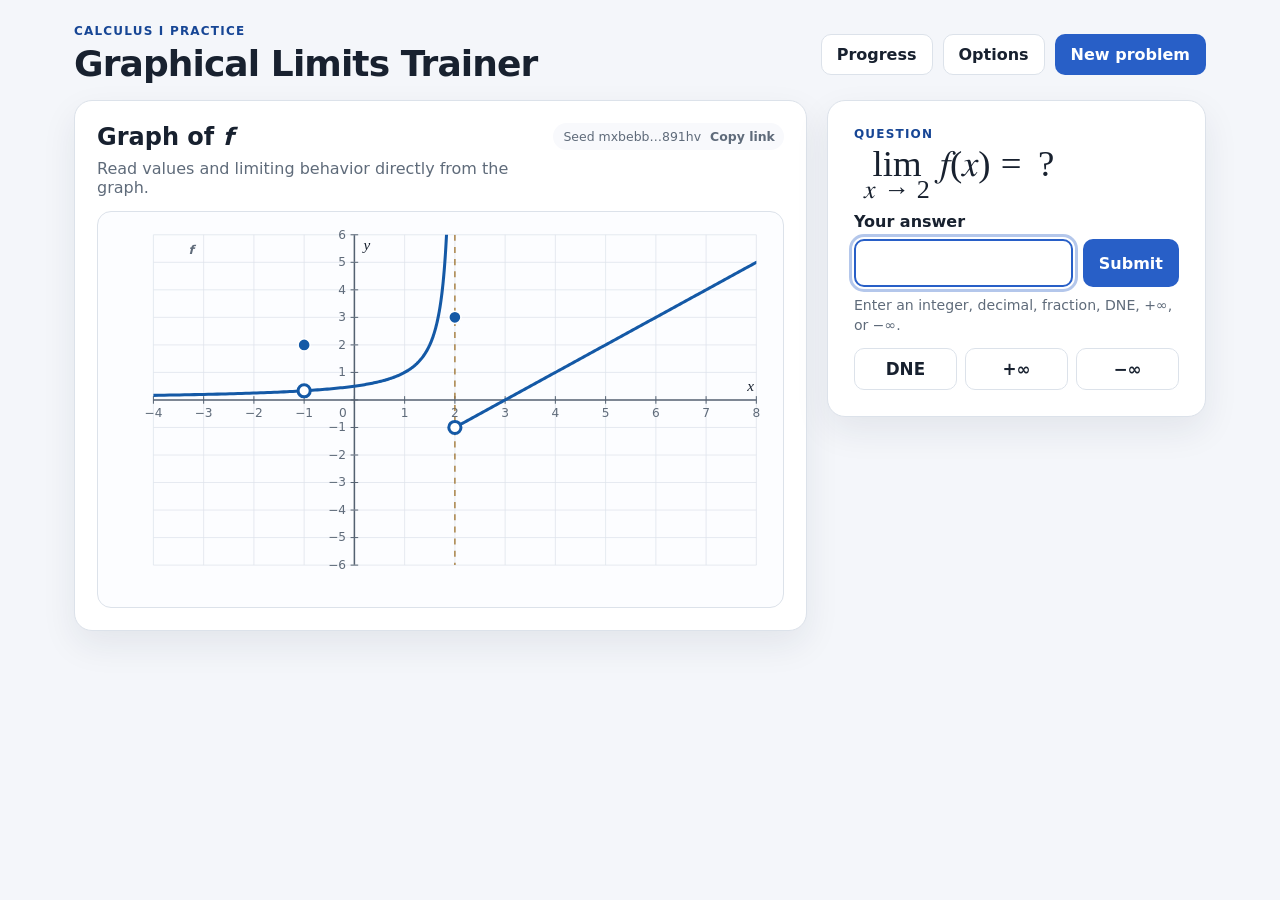
==== index.html @ 9575a84b "Initial graphical limits trainer prototype" ====
<!doctype html>
<html lang="en">
<head>
  <meta charset="utf-8">
  <meta name="viewport" content="width=device-width, initial-scale=1, viewport-fit=cover">
  <meta name="theme-color" content="#f7f8fb">
  <title>Graphical Limits Trainer</title>
  <link rel="stylesheet" href="styles.css">
</head>
<body>
  <header class="app-header">
    <div>
      <p class="eyebrow">Calculus I practice</p>
      <h1>Graphical Limits Trainer</h1>
    </div>
    <nav class="header-actions" aria-label="App controls">
      <button id="progressButton" class="secondary-button" type="button">Progress</button>
      <button id="optionsButton" class="secondary-button" type="button">Options</button>
      <button id="newProblemButton" class="primary-button" type="button">New problem</button>
    </nav>
  </header>

  <main class="app-shell">
    <section class="graph-card" aria-labelledby="graphHeading">
      <div class="card-heading-row">
        <div>
          <h2 id="graphHeading">Graph of <span class="math-inline"><i>f</i></span></h2>
          <p id="graphInstruction">Read values and limiting behavior directly from the graph.</p>
        </div>
        <div class="seed-control" aria-label="Problem seed">
          <span id="seedLabel">Seed</span>
          <button id="copySeedButton" class="text-button" type="button" title="Copy a link to this problem"></button>
        </div>
      </div>

      <div id="graphFrame" class="graph-frame">
        <svg id="graphSvg" viewBox="0 0 900 520" role="img" aria-labelledby="graphTitle graphDescription">
          <title id="graphTitle">Graph of a piecewise function</title>
          <desc id="graphDescription">A coordinate graph used for a graphical limit question.</desc>
        </svg>
      </div>

      <div id="animationControls" class="animation-controls" hidden>
        <button id="showMeButton" class="primary-button" type="button">Show me</button>
        <button id="animationToggleButton" class="secondary-button" type="button" hidden>Pause animation</button>
        <button id="replayAnimationButton" class="secondary-button" type="button" hidden>Replay</button>
      </div>
    </section>

    <section class="question-card" aria-labelledby="questionHeading">
      <p class="question-label">Question</p>
      <h2 id="questionHeading" class="question-math"></h2>
      <p id="questionPrompt" class="question-prompt" hidden></p>

      <form id="answerForm" novalidate>
        <div id="limitAnswerArea">
          <label for="answerInput">Your answer</label>
          <div class="answer-row">
            <input id="answerInput" name="answer" type="text" inputmode="decimal" autocomplete="off" autocapitalize="off" spellcheck="false" aria-describedby="answerHelp feedbackMessage">
            <button class="primary-button submit-button" type="submit">Submit</button>
          </div>
          <p id="answerHelp" class="help-text">Enter an integer, decimal, fraction, DNE, +∞, or −∞.</p>

          <div class="special-answer-buttons" aria-label="Special answers">
            <button type="button" data-answer="DNE">DNE</button>
            <button type="button" data-answer="+∞">+∞</button>
            <button type="button" data-answer="−∞">−∞</button>
          </div>

          <div id="mobileKeypad" class="mobile-keypad" aria-label="Simplified answer keyboard">
            <button type="button" data-key="7">7</button>
            <button type="button" data-key="8">8</button>
            <button type="button" data-key="9">9</button>
            <button type="button" data-key="backspace" aria-label="Backspace">⌫</button>
            <button type="button" data-key="4">4</button>
            <button type="button" data-key="5">5</button>
            <button type="button" data-key="6">6</button>
            <button type="button" data-key="/">/</button>
            <button type="button" data-key="1">1</button>
            <button type="button" data-key="2">2</button>
            <button type="button" data-key="3">3</button>
            <button type="button" data-key="-">−</button>
            <button type="button" data-key="0">0</button>
            <button type="button" data-key=".">.</button>
            <button type="button" data-key="clear">Clear</button>
            <button type="submit" class="keypad-submit">Submit</button>
          </div>
        </div>

        <div id="choiceAnswerArea" class="choice-answer-area" hidden></div>
      </form>

      <div id="feedbackPanel" class="feedback-panel" aria-live="polite" hidden>
        <div class="feedback-icon" aria-hidden="true"></div>
        <div>
          <h3 id="feedbackHeading"></h3>
          <p id="feedbackMessage"></p>
          <div class="feedback-actions">
            <button id="nextProblemButton" class="primary-button" type="button" hidden>Next problem</button>
          </div>
        </div>
      </div>
    </section>

    <details id="debugPanel" class="debug-panel" hidden>
      <summary>Problem diagnostics</summary>
      <pre id="debugOutput"></pre>
    </details>
  </main>

  <dialog id="optionsDialog" class="app-dialog">
    <form id="optionsForm" method="dialog">
      <div class="dialog-heading-row">
        <div>
          <p class="eyebrow">Practice settings</p>
          <h2>Options</h2>
        </div>
        <button class="icon-button" value="cancel" aria-label="Close options" type="submit">×</button>
      </div>

      <fieldset>
        <legend>Difficulty</legend>
        <div class="range-row">
          <span>Introductory</span>
          <input id="difficultyInput" name="difficulty" type="range" min="1" max="3" step="1">
          <span>Challenge</span>
        </div>
        <p id="difficultyDescription" class="help-text"></p>
      </fieldset>

      <fieldset>
        <legend>Problem seed</legend>
        <label for="seedInput">Seed</label>
        <input id="seedInput" name="seed" class="dialog-text-input" type="text" autocomplete="off" spellcheck="false">
        <p class="help-text">Edit this to reproduce or share a particular problem. Leave it blank for a new random seed.</p>
      </fieldset>

      <fieldset>
        <legend>Question types</legend>
        <div class="checkbox-grid">
          <label><input type="checkbox" name="questionType" value="functionValue"> Function values</label>
          <label><input type="checkbox" name="questionType" value="oneSided"> One-sided limits</label>
          <label><input type="checkbox" name="questionType" value="twoSided"> Two-sided limits</label>
          <label><input type="checkbox" name="questionType" value="continuity"> Continuity</label>
          <label><input type="checkbox" name="questionType" value="classification"> Discontinuity type</label>
        </div>
      </fieldset>

      <fieldset>
        <legend>Graph behavior</legend>
        <div class="checkbox-grid">
          <label><input type="checkbox" name="feature" value="continuous"> Ordinary continuous points</label>
          <label><input type="checkbox" name="feature" value="removable"> Removable discontinuities</label>
          <label><input type="checkbox" name="feature" value="jump"> Jump discontinuities</label>
          <label><input type="checkbox" name="feature" value="infinite"> Infinite discontinuities</label>
          <label><input type="checkbox" name="feature" value="oscillatory"> Oscillatory discontinuities</label>
        </div>
      </fieldset>

      <fieldset>
        <legend>Experience</legend>
        <div class="checkbox-grid">
          <label><input id="hapticsInput" type="checkbox"> Mobile vibration feedback</label>
          <label><input id="reducedMotionInput" type="checkbox"> Reduce animation</label>
        </div>
      </fieldset>

      <div id="optionsError" class="form-error" role="alert"></div>
      <div class="dialog-actions">
        <button id="resetOptionsButton" class="secondary-button" type="button">Reset defaults</button>
        <button id="saveOptionsButton" class="primary-button" type="button">Save and start</button>
      </div>
    </form>
  </dialog>

  <dialog id="progressDialog" class="app-dialog progress-dialog">
    <div class="dialog-heading-row">
      <div>
        <p class="eyebrow">Stored on this device</p>
        <h2>Your progress</h2>
      </div>
      <button id="closeProgressButton" class="icon-button" aria-label="Close progress" type="button">×</button>
    </div>
    <div id="progressSummary" class="progress-summary"></div>
    <div id="progressSkills" class="progress-skills"></div>
    <div class="dialog-actions">
      <button id="exportProgressButton" class="secondary-button" type="button">Export data</button>
      <button id="resetProgressButton" class="danger-button" type="button">Reset progress</button>
    </div>
  </dialog>

  <script type="module" src="app.mjs"></script>
</body>
</html>
---- styles.css ----
:root {
  color-scheme: light;
  --background: #f4f6fa;
  --surface: #ffffff;
  --surface-muted: #f8f9fc;
  --ink: #18212f;
  --muted: #5f6b7a;
  --border: #dce2ea;
  --grid: #dfe4eb;
  --axis: #546170;
  --curve: #1459a6;
  --curve-alt: #8a3e91;
  --accent: #285fc7;
  --accent-dark: #174695;
  --success: #16734a;
  --success-bg: #ecf8f2;
  --error: #a13c32;
  --error-bg: #fff1ef;
  --warning: #8a5a00;
  --focus: #f2b134;
  --shadow: 0 14px 35px rgba(28, 40, 61, 0.08);
  font-family: Inter, ui-sans-serif, system-ui, -apple-system, BlinkMacSystemFont, "Segoe UI", sans-serif;
}

* { box-sizing: border-box; }
[hidden] { display: none !important; }

body {
  margin: 0;
  min-height: 100vh;
  background: var(--background);
  color: var(--ink);
}

button, input { font: inherit; }
button { touch-action: manipulation; }

button:focus-visible, input:focus-visible, summary:focus-visible {
  outline: 3px solid color-mix(in srgb, var(--accent) 35%, transparent);
  outline-offset: 2px;
}

.app-header {
  max-width: 1180px;
  margin: 0 auto;
  padding: 24px 24px 16px;
  display: flex;
  align-items: center;
  justify-content: space-between;
  gap: 20px;
}

h1, h2, h3, p { margin-top: 0; }
h1 { margin-bottom: 0; font-size: clamp(1.55rem, 3vw, 2.25rem); letter-spacing: -0.025em; }
h2 { margin-bottom: 8px; }

.eyebrow, .question-label {
  margin-bottom: 5px;
  color: var(--accent-dark);
  font-size: 0.75rem;
  font-weight: 800;
  letter-spacing: 0.1em;
  text-transform: uppercase;
}

.header-actions, .card-heading-row, .dialog-heading-row, .dialog-actions, .feedback-actions, .animation-controls {
  display: flex;
  align-items: center;
  gap: 10px;
}

.header-actions { flex-wrap: wrap; justify-content: flex-end; }

button {
  border: 1px solid transparent;
  border-radius: 10px;
  padding: 10px 15px;
  cursor: pointer;
  font-weight: 700;
}

.primary-button {
  background: var(--accent);
  color: white;
}
.primary-button:hover { background: var(--accent-dark); }

.secondary-button, .special-answer-buttons button, .choice-answer-area button, .mobile-keypad button {
  background: var(--surface);
  border-color: var(--border);
  color: var(--ink);
}
.secondary-button:hover, .special-answer-buttons button:hover, .choice-answer-area button:hover, .mobile-keypad button:hover {
  border-color: var(--accent);
  background: #f3f6ff;
}

.text-button {
  padding: 5px 8px;
  background: transparent;
  color: var(--muted);
  font-weight: 650;
}

.danger-button { background: #8f2e27; color: white; }
.icon-button { padding: 3px 10px; font-size: 1.8rem; line-height: 1; background: transparent; color: var(--muted); }

.app-shell {
  max-width: 1180px;
  margin: 0 auto;
  padding: 0 24px 40px;
  display: grid;
  grid-template-columns: minmax(0, 1.45fr) minmax(330px, 0.75fr);
  gap: 20px;
  align-items: start;
}

.graph-card, .question-card, .debug-panel {
  background: var(--surface);
  border: 1px solid var(--border);
  border-radius: 18px;
  box-shadow: var(--shadow);
}

.graph-card { padding: 22px; }
.question-card { padding: 26px; position: sticky; top: 16px; }
.card-heading-row, .dialog-heading-row { justify-content: space-between; align-items: flex-start; }
.card-heading-row p { margin-bottom: 0; color: var(--muted); }

.seed-control {
  display: flex;
  align-items: center;
  white-space: nowrap;
  font-size: 0.78rem;
  color: var(--muted);
  background: var(--surface-muted);
  border-radius: 999px;
  padding-left: 10px;
}

.graph-frame {
  position: relative;
  margin-top: 14px;
  width: 100%;
  overflow: hidden;
  background: #fcfdff;
  border: 1px solid var(--border);
  border-radius: 14px;
  aspect-ratio: 900 / 520;
}

.graph-frame svg { display: block; width: 100%; height: 100%; }
.animation-controls { margin-top: 12px; justify-content: center; }

.question-math {
  min-height: 58px;
  display: flex;
  align-items: center;
  margin-bottom: 8px;
  font-family: "STIX Two Math", "Cambria Math", serif;
  font-size: clamp(1.35rem, 3vw, 2rem);
  overflow-x: auto;
}
.question-math math { font-size: 1.15em; }
.question-prompt { color: var(--muted); margin-bottom: 22px; }
.question-prompt::before { content: "Hint: "; font-weight: 800; color: var(--accent-dark); }

label { font-weight: 700; }
.answer-row { display: grid; grid-template-columns: minmax(0, 1fr) auto; gap: 10px; margin-top: 8px; }

#answerInput {
  width: 100%;
  min-height: 48px;
  border: 2px solid var(--border);
  border-radius: 10px;
  padding: 9px 12px;
  font-size: 1.2rem;
}
#answerInput:focus { border-color: var(--accent); }
.submit-button { min-width: 92px; }
.help-text { margin: 8px 0 12px; color: var(--muted); font-size: 0.88rem; line-height: 1.45; }

.special-answer-buttons { display: grid; grid-template-columns: repeat(3, 1fr); gap: 8px; }
.special-answer-buttons button { font-size: 1.05rem; }

.mobile-keypad {
  display: none;
  grid-template-columns: repeat(4, 1fr);
  gap: 7px;
  margin-top: 12px;
}
.mobile-keypad button { min-height: 45px; padding: 8px; }
.mobile-keypad .keypad-submit { background: var(--accent); color: white; border-color: var(--accent); }

.choice-answer-area { display: grid; grid-template-columns: repeat(2, minmax(0, 1fr)); gap: 10px; }
.choice-answer-area.classification-choices { grid-template-columns: 1fr; }
.choice-answer-area button { min-height: 48px; text-align: left; }

.feedback-panel {
  margin-top: 20px;
  border-radius: 13px;
  padding: 16px;
  display: grid;
  grid-template-columns: auto 1fr;
  gap: 13px;
  border: 1px solid;
}
.feedback-panel.correct { background: var(--success-bg); border-color: #acd8c5; }
.feedback-panel.incorrect { background: var(--error-bg); border-color: #efb9b3; }
.feedback-panel.explanation { background: #fff8e5; border-color: #e8cb84; }
.feedback-panel h3 { margin-bottom: 5px; font-size: 1rem; }
.feedback-panel p { margin-bottom: 10px; line-height: 1.5; }
.feedback-icon { width: 25px; height: 25px; border-radius: 50%; display: grid; place-items: center; font-weight: 900; }
.correct .feedback-icon::after { content: "✓"; color: white; }
.correct .feedback-icon { background: var(--success); }
.incorrect .feedback-icon::after { content: "!"; color: white; }
.incorrect .feedback-icon { background: var(--error); }
.explanation .feedback-icon::after { content: "→"; color: white; }
.explanation .feedback-icon { background: var(--warning); }
.feedback-actions { flex-wrap: wrap; }

.app-dialog {
  width: min(720px, calc(100vw - 28px));
  max-height: calc(100vh - 28px);
  overflow: auto;
  border: 1px solid var(--border);
  border-radius: 18px;
  padding: 24px;
  box-shadow: 0 24px 80px rgba(21, 31, 48, 0.24);
}
.app-dialog::backdrop { background: rgba(20, 29, 43, 0.45); backdrop-filter: blur(2px); }
.app-dialog fieldset { margin: 18px 0; border: 1px solid var(--border); border-radius: 13px; padding: 16px; }
.app-dialog legend { padding: 0 7px; font-weight: 800; }
.dialog-text-input {
  display: block;
  width: 100%;
  min-height: 44px;
  margin-top: 8px;
  border: 2px solid var(--border);
  border-radius: 10px;
  padding: 8px 11px;
}
.dialog-text-input:focus { border-color: var(--accent); }
.checkbox-grid { display: grid; grid-template-columns: repeat(2, minmax(0, 1fr)); gap: 11px 18px; }
.checkbox-grid label { display: flex; gap: 9px; align-items: flex-start; font-weight: 550; }
.checkbox-grid input { margin-top: 3px; }
.range-row { display: grid; grid-template-columns: auto minmax(130px, 1fr) auto; align-items: center; gap: 12px; font-size: 0.85rem; color: var(--muted); }
.range-row input { width: 100%; }
.dialog-actions { margin-top: 20px; justify-content: flex-end; flex-wrap: wrap; }
.form-error { color: var(--error); min-height: 1.3em; }

.progress-summary {
  display: grid;
  grid-template-columns: repeat(3, 1fr);
  gap: 10px;
  margin: 18px 0;
}
.summary-stat { background: var(--surface-muted); border: 1px solid var(--border); border-radius: 12px; padding: 14px; }
.summary-stat strong { display: block; font-size: 1.5rem; }
.summary-stat span { color: var(--muted); font-size: 0.82rem; }
.progress-skills { display: grid; gap: 9px; }
.skill-row { border-top: 1px solid var(--border); padding-top: 10px; display: grid; grid-template-columns: minmax(130px, 1fr) 1.8fr auto; gap: 12px; align-items: center; }
.skill-name { font-weight: 700; }
.skill-bar { height: 9px; background: #e5e9ef; border-radius: 999px; overflow: hidden; }
.skill-bar > span { display: block; height: 100%; background: var(--accent); }
.skill-stat { color: var(--muted); font-size: 0.85rem; white-space: nowrap; }

.debug-panel { grid-column: 1 / -1; padding: 12px 18px; }
.debug-panel pre { white-space: pre-wrap; overflow-wrap: anywhere; }

/* SVG styling */
.graph-grid { stroke: var(--grid); stroke-width: 1; }
.graph-axis { stroke: var(--axis); stroke-width: 2; }
.graph-tick { stroke: var(--axis); stroke-width: 1.3; }
.graph-label { fill: var(--muted); font-size: 16px; font-family: inherit; }
.graph-axis-label { fill: var(--ink); font-size: 20px; font-style: italic; font-family: Georgia, serif; }
.graph-curve { fill: none; stroke: var(--curve); stroke-width: 4; stroke-linecap: round; stroke-linejoin: round; }
.graph-open-point { fill: white; stroke: var(--curve); stroke-width: 4; }
.graph-closed-point { fill: var(--curve); stroke: white; stroke-width: 2; }
.graph-asymptote { stroke: #9b6b20; stroke-width: 2; stroke-dasharray: 8 8; opacity: 0.8; }
.animation-focus { stroke: var(--focus); stroke-width: 6; opacity: 0.32; }
.animation-guide-left { stroke: #7c3a91; stroke-width: 3; stroke-dasharray: 8 6; }
.animation-guide-right { stroke: #0c7289; stroke-width: 3; stroke-dasharray: 2 6; }
.animation-point-left { fill: #7c3a91; stroke: white; stroke-width: 2; }
.animation-point-right { fill: #0c7289; stroke: white; stroke-width: 2; }
.animation-target { fill: none; stroke: var(--focus); stroke-width: 7; }
.animation-label { fill: var(--ink); font-size: 22px; font-weight: 800; paint-order: stroke; stroke: white; stroke-width: 5px; }
.animation-banner { fill: white; stroke: var(--border); stroke-width: 2; }
.animation-phase-banner { fill: rgba(255, 255, 255, 0.94); stroke: var(--border); stroke-width: 1.5; }
.animation-phase-label { fill: var(--muted); font-size: 18px; font-weight: 800; paint-order: stroke; stroke: white; stroke-width: 4px; }

@media (max-width: 850px) {
  .app-header { align-items: flex-start; }
  .app-shell { grid-template-columns: 1fr; }
  .question-card { position: static; }
  .graph-card { padding: 14px; }
  .question-card { padding: 20px; }
}

@media (max-width: 620px) {
  .app-header { padding: 16px 14px 12px; display: block; }
  .header-actions { margin-top: 13px; display: grid; grid-template-columns: repeat(3, 1fr); }
  .header-actions button { padding: 9px 7px; }
  .app-shell { padding: 0 10px 24px; gap: 12px; }
  .card-heading-row { display: block; }
  .seed-control { width: fit-content; margin-top: 10px; }
  .graph-frame { margin-top: 10px; aspect-ratio: 1.25; }
  .mobile-keypad { display: grid; }
  .answer-row { grid-template-columns: 1fr; }
  .answer-row .submit-button { display: none; }
  #answerInput { font-size: 16px; }
  .checkbox-grid { grid-template-columns: 1fr; }
  .range-row { grid-template-columns: 1fr; }
  .progress-summary { grid-template-columns: 1fr; }
  .skill-row { grid-template-columns: 1fr auto; }
  .skill-bar { grid-column: 1 / -1; grid-row: 2; }
}

@media (prefers-reduced-motion: reduce) {
  *, *::before, *::after { scroll-behavior: auto !important; transition-duration: 0.001ms !important; animation-duration: 0.001ms !important; }
}
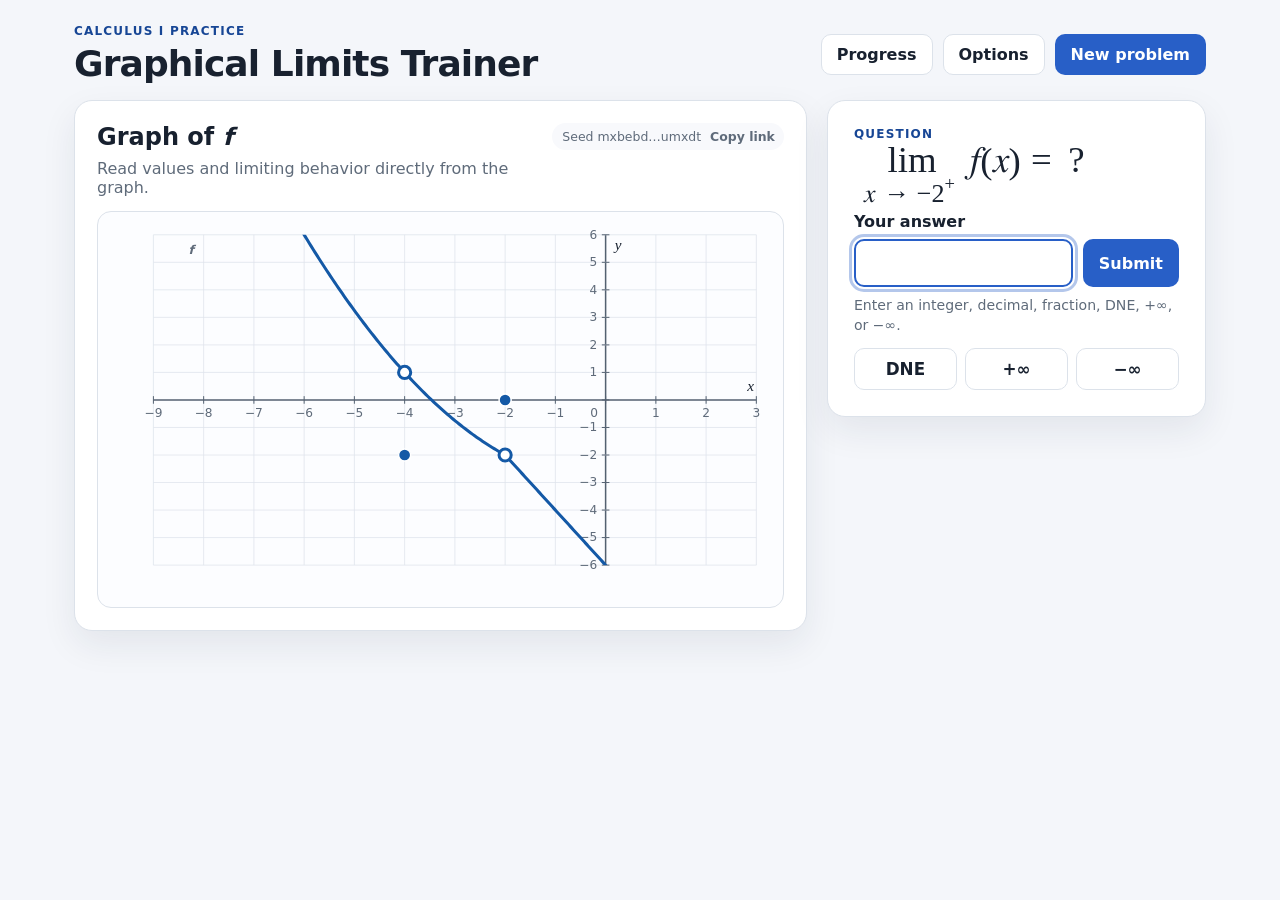
==== commit a86f8967: "Fix limit explanations, wrong-answer feedback, and graph framing A critical read of the generator an" ====
--- a/index.html
+++ b/index.html
@@ -132,7 +132,7 @@
         <legend>Problem seed</legend>
         <label for="seedInput">Seed</label>
         <input id="seedInput" name="seed" class="dialog-text-input" type="text" autocomplete="off" spellcheck="false">
-        <p class="help-text">Edit this to reproduce or share a particular problem. Leave it blank for a new random seed.</p>
+        <p class="help-text">Type a seed to reproduce a particular problem; the current one is shown as a placeholder. Leave it blank to start a new random problem.</p>
       </fieldset>
 
       <fieldset>
--- a/styles.css
+++ b/styles.css
@@ -251,7 +251,7 @@
 
 .progress-summary {
   display: grid;
-  grid-template-columns: repeat(3, 1fr);
+  grid-template-columns: repeat(auto-fit, minmax(140px, 1fr));
   gap: 10px;
   margin: 18px 0;
 }
@@ -304,7 +304,20 @@
   .app-shell { padding: 0 10px 24px; gap: 12px; }
   .card-heading-row { display: block; }
   .seed-control { width: fit-content; margin-top: 10px; }
-  .graph-frame { margin-top: 10px; aspect-ratio: 1.25; }
+  /* The SVG letterboxes inside any frame taller than its viewBox, so a 1.25 frame drew the
+     same size graph as this one and simply wasted ~28% of the card height. */
+  .graph-frame { margin-top: 10px; aspect-ratio: 900 / 520; }
+
+  /* Graph text is sized in viewBox units. On a phone the drawing scales to roughly 0.38,
+     which rendered the axis numbers at about 6px. These keep them legible on the device the
+     graph is actually read on. */
+  .graph-label { font-size: 32px; }
+  .graph-axis-label { font-size: 36px; }
+  .animation-label { font-size: 34px; stroke-width: 7px; }
+  .animation-phase-label { font-size: 30px; stroke-width: 6px; }
+  .graph-curve { stroke-width: 6; }
+  .graph-open-point, .graph-closed-point { r: 13; stroke-width: 5; }
+  .animation-focus { stroke-width: 10; }
   .mobile-keypad { display: grid; }
   .answer-row { grid-template-columns: 1fr; }
   .answer-row .submit-button { display: none; }
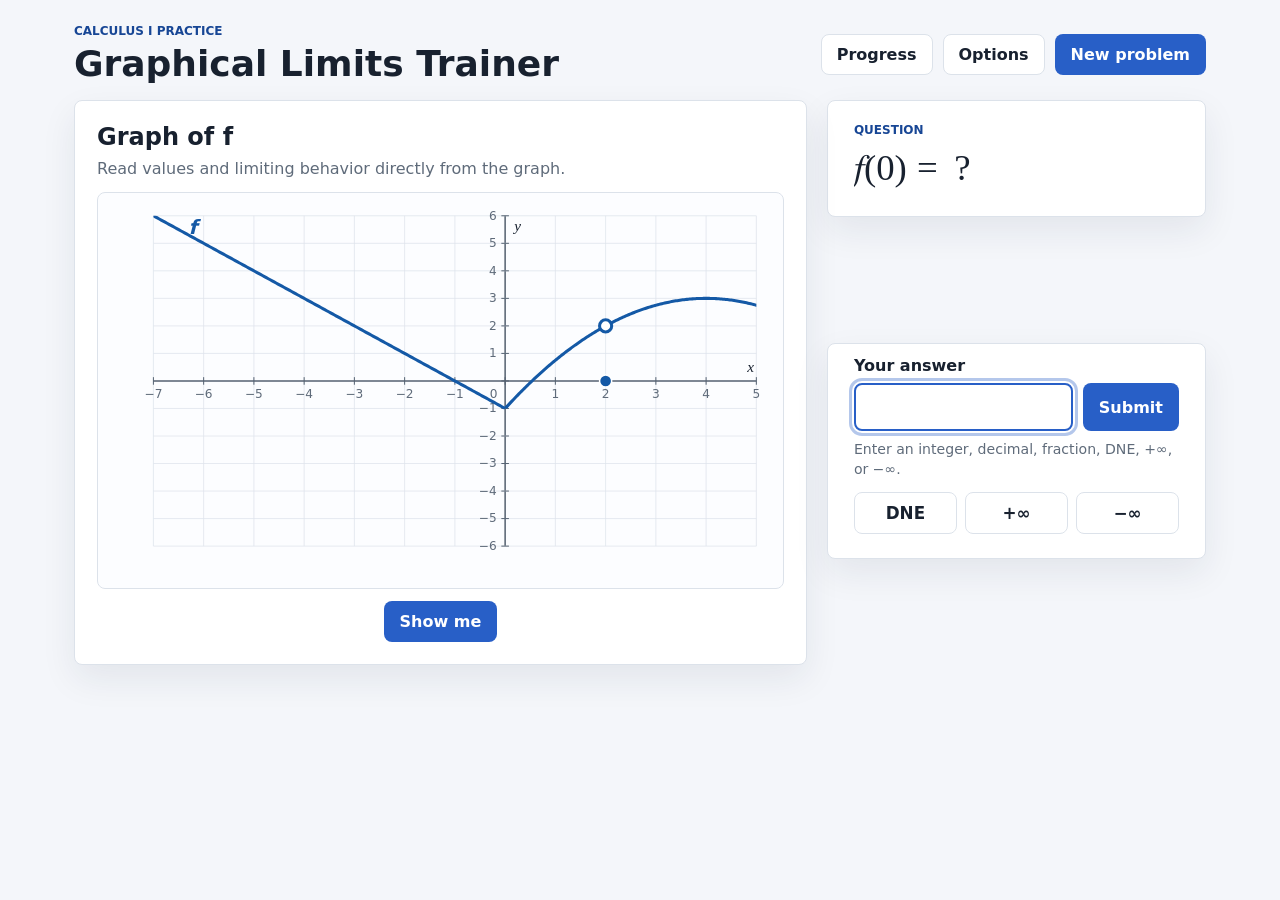
==== commit e3862cfd: "Add limits at infinity, limit laws, and composition families Extends the trainer beyond finite-point" ====
--- a/index.html
+++ b/index.html
@@ -21,37 +21,37 @@
   </header>
 
   <main class="app-shell">
+    <section class="question-strip" aria-labelledby="questionHeading">
+      <p class="question-label">Question</p>
+      <h2 id="questionHeading" class="question-math"></h2>
+      <p id="questionPrompt" class="question-prompt" hidden></p>
+    </section>
+
     <section class="graph-card" aria-labelledby="graphHeading">
       <div class="card-heading-row">
         <div>
           <h2 id="graphHeading">Graph of <span class="math-inline"><i>f</i></span></h2>
           <p id="graphInstruction">Read values and limiting behavior directly from the graph.</p>
         </div>
-        <div class="seed-control" aria-label="Problem seed">
-          <span id="seedLabel">Seed</span>
-          <button id="copySeedButton" class="text-button" type="button" title="Copy a link to this problem"></button>
-        </div>
-      </div>
-
-      <div id="graphFrame" class="graph-frame">
-        <svg id="graphSvg" viewBox="0 0 900 520" role="img" aria-labelledby="graphTitle graphDescription">
-          <title id="graphTitle">Graph of a piecewise function</title>
-          <desc id="graphDescription">A coordinate graph used for a graphical limit question.</desc>
-        </svg>
-      </div>
-
-      <div id="animationControls" class="animation-controls" hidden>
+      </div>
+
+      <div id="graphPanels" class="graph-panels">
+        <div id="graphFrame" class="graph-frame">
+          <svg id="graphSvg" viewBox="0 0 900 520" role="img" aria-labelledby="graphTitle graphDescription">
+            <title id="graphTitle">Graph of a piecewise function</title>
+            <desc id="graphDescription">A coordinate graph used for a graphical limit question.</desc>
+          </svg>
+        </div>
+      </div>
+
+      <div id="animationControls" class="animation-controls">
         <button id="showMeButton" class="primary-button" type="button">Show me</button>
         <button id="animationToggleButton" class="secondary-button" type="button" hidden>Pause animation</button>
         <button id="replayAnimationButton" class="secondary-button" type="button" hidden>Replay</button>
       </div>
     </section>
 
-    <section class="question-card" aria-labelledby="questionHeading">
-      <p class="question-label">Question</p>
-      <h2 id="questionHeading" class="question-math"></h2>
-      <p id="questionPrompt" class="question-prompt" hidden></p>
-
+    <section class="answer-card" aria-label="Answer">
       <form id="answerForm" novalidate>
         <div id="limitAnswerArea">
           <label for="answerInput">Your answer</label>
@@ -119,6 +119,24 @@
       </div>
 
       <fieldset>
+        <legend>Practice preset</legend>
+        <label for="presetInput">Preset</label>
+        <select id="presetInput" name="preset" class="dialog-text-input">
+          <option value="functionValues">Reading Function Values</option>
+          <option value="oneSided">One-Sided Limits</option>
+          <option value="twoSided">Two-Sided Limits</option>
+          <option value="infinite">Infinite Limits</option>
+          <option value="atInfinity">Limits at Infinity</option>
+          <option value="continuity">Continuity</option>
+          <option value="limitLaws">Limit Laws</option>
+          <option value="composition">Composition</option>
+          <option value="examReview">Exam 1 Review</option>
+          <option value="weakAreas">Practice My Weak Areas</option>
+          <option value="custom">Custom</option>
+        </select>
+      </fieldset>
+
+      <fieldset>
         <legend>Difficulty</legend>
         <div class="range-row">
           <span>Introductory</span>
@@ -131,8 +149,21 @@
       <fieldset>
         <legend>Problem seed</legend>
         <label for="seedInput">Seed</label>
-        <input id="seedInput" name="seed" class="dialog-text-input" type="text" autocomplete="off" spellcheck="false">
-        <p class="help-text">Type a seed to reproduce a particular problem; the current one is shown as a placeholder. Leave it blank to start a new random problem.</p>
+        <div class="seed-option-row">
+          <input id="seedInput" name="seed" class="dialog-text-input" type="text" autocomplete="off" spellcheck="false">
+          <button id="copySeedButton" class="secondary-button" type="button">Copy current seed</button>
+        </div>
+        <p class="help-text">Type a seed to reproduce a particular problem. Leave it blank to start a new random problem.</p>
+      </fieldset>
+
+      <fieldset>
+        <legend>Major families</legend>
+        <div class="checkbox-grid">
+          <label><input type="checkbox" name="family" value="point"> Limits at finite x-values</label>
+          <label><input type="checkbox" name="family" value="atInfinity"> Limits at infinity</label>
+          <label><input type="checkbox" name="family" value="limitLaws"> Limit laws with f and g</label>
+          <label><input type="checkbox" name="family" value="composition"> Composition f(g(x))</label>
+        </div>
       </fieldset>
 
       <fieldset>
@@ -183,7 +214,9 @@
     </div>
     <div id="progressSummary" class="progress-summary"></div>
     <div id="progressSkills" class="progress-skills"></div>
+    <div id="progressMisconceptions" class="progress-misconceptions"></div>
     <div class="dialog-actions">
+      <button id="practiceWeakButton" class="primary-button" type="button">Practice weak areas</button>
       <button id="exportProgressButton" class="secondary-button" type="button">Export data</button>
       <button id="resetProgressButton" class="danger-button" type="button">Reset progress</button>
     </div>
--- a/styles.css
+++ b/styles.css
@@ -24,6 +24,7 @@
 
 * { box-sizing: border-box; }
 [hidden] { display: none !important; }
+html, body { max-width: 100%; overflow-x: hidden; }
 
 body {
   margin: 0;
@@ -41,6 +42,7 @@
 }
 
 .app-header {
+  width: 100%;
   max-width: 1180px;
   margin: 0 auto;
   padding: 24px 24px 16px;
@@ -51,7 +53,7 @@
 }
 
 h1, h2, h3, p { margin-top: 0; }
-h1 { margin-bottom: 0; font-size: clamp(1.55rem, 3vw, 2.25rem); letter-spacing: -0.025em; }
+h1 { margin-bottom: 0; font-size: clamp(1.55rem, 3vw, 2.25rem); letter-spacing: 0; }
 h2 { margin-bottom: 8px; }
 
 .eyebrow, .question-label {
@@ -59,7 +61,7 @@
   color: var(--accent-dark);
   font-size: 0.75rem;
   font-weight: 800;
-  letter-spacing: 0.1em;
+  letter-spacing: 0;
   text-transform: uppercase;
 }
 
@@ -73,7 +75,7 @@
 
 button {
   border: 1px solid transparent;
-  border-radius: 10px;
+  border-radius: 8px;
   padding: 10px 15px;
   cursor: pointer;
   font-weight: 700;
@@ -106,38 +108,38 @@
 .icon-button { padding: 3px 10px; font-size: 1.8rem; line-height: 1; background: transparent; color: var(--muted); }
 
 .app-shell {
+  width: 100%;
   max-width: 1180px;
   margin: 0 auto;
   padding: 0 24px 40px;
   display: grid;
   grid-template-columns: minmax(0, 1.45fr) minmax(330px, 0.75fr);
+  grid-template-areas:
+    "graph question"
+    "graph answer"
+    "debug debug";
   gap: 20px;
   align-items: start;
 }
-
-.graph-card, .question-card, .debug-panel {
+.app-shell > * { min-width: 0; }
+
+.graph-card, .question-strip, .answer-card, .debug-panel {
   background: var(--surface);
   border: 1px solid var(--border);
-  border-radius: 18px;
+  border-radius: 8px;
   box-shadow: var(--shadow);
 }
 
-.graph-card { padding: 22px; }
-.question-card { padding: 26px; position: sticky; top: 16px; }
+.graph-card { grid-area: graph; padding: 22px; overflow: hidden; }
+.question-strip { grid-area: question; padding: 22px 26px 12px; }
+.answer-card { grid-area: answer; padding: 12px 26px 24px; align-self: start; }
 .card-heading-row, .dialog-heading-row { justify-content: space-between; align-items: flex-start; }
 .card-heading-row p { margin-bottom: 0; color: var(--muted); }
 
-.seed-control {
-  display: flex;
-  align-items: center;
-  white-space: nowrap;
-  font-size: 0.78rem;
-  color: var(--muted);
-  background: var(--surface-muted);
-  border-radius: 999px;
-  padding-left: 10px;
-}
-
+.graph-panels { display: grid; gap: 12px; }
+.graph-panels.multi-panel { grid-template-columns: 1fr; gap: 18px; }
+.graph-panel { min-width: 0; }
+.graph-panel-heading { margin: 8px 0 5px; font-size: 0.85rem; font-weight: 800; color: var(--muted); }
 .graph-frame {
   position: relative;
   margin-top: 14px;
@@ -145,7 +147,7 @@
   overflow: hidden;
   background: #fcfdff;
   border: 1px solid var(--border);
-  border-radius: 14px;
+  border-radius: 8px;
   aspect-ratio: 900 / 520;
 }
 
@@ -156,13 +158,18 @@
   min-height: 58px;
   display: flex;
   align-items: center;
-  margin-bottom: 8px;
+  margin-bottom: 4px;
   font-family: "STIX Two Math", "Cambria Math", serif;
   font-size: clamp(1.35rem, 3vw, 2rem);
   overflow-x: auto;
+  white-space: nowrap;
 }
 .question-math math { font-size: 1.15em; }
-.question-prompt { color: var(--muted); margin-bottom: 22px; }
+.question-math.question-composition,
+.question-math.question-limitLaw { font-size: 1.45rem; overflow: visible; }
+.question-math.question-composition math,
+.question-math.question-limitLaw math { font-size: 1em; max-width: 100%; }
+.question-prompt { color: var(--muted); margin-bottom: 0; line-height: 1.4; }
 .question-prompt::before { content: "Hint: "; font-weight: 800; color: var(--accent-dark); }
 
 label { font-weight: 700; }
@@ -172,7 +179,7 @@
   width: 100%;
   min-height: 48px;
   border: 2px solid var(--border);
-  border-radius: 10px;
+  border-radius: 8px;
   padding: 9px 12px;
   font-size: 1.2rem;
 }
@@ -198,7 +205,7 @@
 
 .feedback-panel {
   margin-top: 20px;
-  border-radius: 13px;
+  border-radius: 8px;
   padding: 16px;
   display: grid;
   grid-template-columns: auto 1fr;
@@ -224,12 +231,12 @@
   max-height: calc(100vh - 28px);
   overflow: auto;
   border: 1px solid var(--border);
-  border-radius: 18px;
+  border-radius: 8px;
   padding: 24px;
   box-shadow: 0 24px 80px rgba(21, 31, 48, 0.24);
 }
 .app-dialog::backdrop { background: rgba(20, 29, 43, 0.45); backdrop-filter: blur(2px); }
-.app-dialog fieldset { margin: 18px 0; border: 1px solid var(--border); border-radius: 13px; padding: 16px; }
+.app-dialog fieldset { margin: 18px 0; border: 1px solid var(--border); border-radius: 8px; padding: 16px; }
 .app-dialog legend { padding: 0 7px; font-weight: 800; }
 .dialog-text-input {
   display: block;
@@ -237,10 +244,46 @@
   min-height: 44px;
   margin-top: 8px;
   border: 2px solid var(--border);
-  border-radius: 10px;
+  border-radius: 8px;
   padding: 8px 11px;
 }
 .dialog-text-input:focus { border-color: var(--accent); }
+.seed-option-row { display: grid; grid-template-columns: minmax(0, 1fr) auto; gap: 10px; align-items: end; }
+.seed-option-row .secondary-button { min-height: 44px; white-space: nowrap; }
+
+/* The verdict has to land where the student is looking. On a phone the keypad pushes the
+   feedback panel off-screen, so the answer region itself carries the immediate signal. */
+#limitAnswerArea, .choice-answer-area {
+  border-radius: 12px;
+  outline: 3px solid transparent;
+  outline-offset: 6px;
+}
+@keyframes answer-pulse-correct-frames {
+  0% { outline-color: transparent; background-color: transparent; }
+  22% { outline-color: var(--success); background-color: var(--success-bg); }
+  100% { outline-color: transparent; background-color: transparent; }
+}
+@keyframes answer-pulse-incorrect-frames {
+  0% { outline-color: transparent; background-color: transparent; }
+  22% { outline-color: var(--error); background-color: var(--error-bg); }
+  100% { outline-color: transparent; background-color: transparent; }
+}
+.answer-pulse-correct { animation: answer-pulse-correct-frames 1100ms ease-out 1; }
+.answer-pulse-incorrect { animation: answer-pulse-incorrect-frames 1100ms ease-out 1; }
+/* Reduced motion keeps the verdict but drops the movement: a held tint, no flash.
+   These carry the #limitAnswerArea id because the base rule above sets a transparent
+   outline through that id; a keyframed pulse outranks it, but a plain declaration does not. */
+.answer-pulse-static { animation: none !important; }
+#limitAnswerArea.answer-pulse-static.answer-pulse-correct,
+.choice-answer-area.answer-pulse-static.answer-pulse-correct {
+  outline-color: var(--success);
+  background-color: var(--success-bg);
+}
+#limitAnswerArea.answer-pulse-static.answer-pulse-incorrect,
+.choice-answer-area.answer-pulse-static.answer-pulse-incorrect {
+  outline-color: var(--error);
+  background-color: var(--error-bg);
+}
 .checkbox-grid { display: grid; grid-template-columns: repeat(2, minmax(0, 1fr)); gap: 11px 18px; }
 .checkbox-grid label { display: flex; gap: 9px; align-items: flex-start; font-weight: 550; }
 .checkbox-grid input { margin-top: 3px; }
@@ -255,7 +298,7 @@
   gap: 10px;
   margin: 18px 0;
 }
-.summary-stat { background: var(--surface-muted); border: 1px solid var(--border); border-radius: 12px; padding: 14px; }
+.summary-stat { background: var(--surface-muted); border: 1px solid var(--border); border-radius: 8px; padding: 14px; }
 .summary-stat strong { display: block; font-size: 1.5rem; }
 .summary-stat span { color: var(--muted); font-size: 0.82rem; }
 .progress-skills { display: grid; gap: 9px; }
@@ -265,7 +308,7 @@
 .skill-bar > span { display: block; height: 100%; background: var(--accent); }
 .skill-stat { color: var(--muted); font-size: 0.85rem; white-space: nowrap; }
 
-.debug-panel { grid-column: 1 / -1; padding: 12px 18px; }
+.debug-panel { grid-area: debug; padding: 12px 18px; }
 .debug-panel pre { white-space: pre-wrap; overflow-wrap: anywhere; }
 
 /* SVG styling */
@@ -273,11 +316,31 @@
 .graph-axis { stroke: var(--axis); stroke-width: 2; }
 .graph-tick { stroke: var(--axis); stroke-width: 1.3; }
 .graph-label { fill: var(--muted); font-size: 16px; font-family: inherit; }
+.graph-fractional-label { font-size: 12px; opacity: 0.78; }
 .graph-axis-label { fill: var(--ink); font-size: 20px; font-style: italic; font-family: Georgia, serif; }
 .graph-curve { fill: none; stroke: var(--curve); stroke-width: 4; stroke-linecap: round; stroke-linejoin: round; }
+.graph-curve-g { stroke: #8a3e91; stroke-dasharray: 12 9; stroke-linecap: butt; }
+.graph-legend-swatch { stroke-width: 6; }
+.graph-legend-swatch.graph-curve-g { stroke-dasharray: 9 8; }
+.graph-function-label, .graph-function-label-g { font-size: 26px; }
+.graph-function-label { fill: var(--curve); }
+.graph-open-point-g { stroke: #8a3e91; }
+.graph-closed-point-g { fill: #8a3e91; }
+.graph-function-label-g { fill: #8a3e91 !important; }
+.graph-continuation { fill: var(--curve); stroke: white; stroke-width: 2; }
+.graph-continuation-g { fill: #8a3e91; }
 .graph-open-point { fill: white; stroke: var(--curve); stroke-width: 4; }
 .graph-closed-point { fill: var(--curve); stroke: white; stroke-width: 2; }
 .graph-asymptote { stroke: #9b6b20; stroke-width: 2; stroke-dasharray: 8 8; opacity: 0.8; }
+.graph-horizontal-asymptote { stroke-dasharray: 10 7; }
+.graph-asymptote-label {
+  fill: #8a5f1c;
+  font-size: 17px;
+  font-weight: 700;
+  paint-order: stroke;
+  stroke: var(--surface);
+  stroke-width: 4px;
+}
 .animation-focus { stroke: var(--focus); stroke-width: 6; opacity: 0.32; }
 .animation-guide-left { stroke: #7c3a91; stroke-width: 3; stroke-dasharray: 8 6; }
 .animation-guide-right { stroke: #0c7289; stroke-width: 3; stroke-dasharray: 2 6; }
@@ -288,40 +351,88 @@
 .animation-banner { fill: white; stroke: var(--border); stroke-width: 2; }
 .animation-phase-banner { fill: rgba(255, 255, 255, 0.94); stroke: var(--border); stroke-width: 1.5; }
 .animation-phase-label { fill: var(--muted); font-size: 18px; font-weight: 800; paint-order: stroke; stroke: white; stroke-width: 4px; }
+.animation-direction-badge { fill: var(--accent-dark); font-size: 26px; font-weight: 900; paint-order: stroke; stroke: white; stroke-width: 5px; }
+.animation-oscillation-band { fill: rgba(138, 62, 145, 0.13); stroke: #8a3e91; stroke-width: 2; stroke-dasharray: 7 5; }
+.animation-final-note { fill: #fff8e5; stroke: #d9b85f; stroke-width: 2; }
+.mastery-label { font-size: 0.78rem; font-weight: 800; }
+.mastery-strong { color: var(--success); }
+.mastery-developing { color: var(--warning); }
+.mastery-needs-practice { color: var(--error); }
+.progress-misconceptions { margin-top: 20px; }
+.progress-misconceptions h3 { margin-bottom: 8px; }
+.misconception-row { display: flex; justify-content: space-between; gap: 16px; border-top: 1px solid var(--border); padding: 9px 0; }
 
 @media (max-width: 850px) {
   .app-header { align-items: flex-start; }
-  .app-shell { grid-template-columns: 1fr; }
-  .question-card { position: static; }
+  .app-shell {
+    grid-template-columns: 1fr;
+    grid-template-areas: "question" "graph" "answer" "debug";
+  }
+  .question-strip { position: sticky; top: 0; z-index: 4; box-shadow: 0 8px 20px rgba(28, 40, 61, 0.1); }
   .graph-card { padding: 14px; }
-  .question-card { padding: 20px; }
+  .question-strip { padding: 12px 20px 10px; }
+  .answer-card { padding: 16px 20px 20px; }
 }
 
 @media (max-width: 620px) {
   .app-header { padding: 16px 14px 12px; display: block; }
-  .header-actions { margin-top: 13px; display: grid; grid-template-columns: repeat(3, 1fr); }
-  .header-actions button { padding: 9px 7px; }
+  .header-actions { margin-top: 13px; display: grid; grid-template-columns: repeat(3, minmax(0, 1fr)); }
+  .header-actions button { width: 100%; min-width: 0; max-width: 100%; padding: 9px 4px; font-size: 0.82rem; white-space: normal; overflow: hidden; }
   .app-shell { padding: 0 10px 24px; gap: 12px; }
+  .app-header h1 { font-size: 1.45rem; }
+  .app-header .eyebrow { display: none; }
+  .question-label { margin-bottom: 2px; }
+  .question-math { min-height: 40px; font-size: 1.3rem; }
+  .question-math.question-composition,
+  .question-math.question-limitLaw { font-size: 1.08rem; }
+  .question-prompt { font-size: 0.84rem; }
   .card-heading-row { display: block; }
-  .seed-control { width: fit-content; margin-top: 10px; }
+  .card-heading-row p { overflow-wrap: anywhere; }
+  /* Side by side, the nowrap button left the seed field about six characters wide, which is
+     unusable for a 21-character seed. */
+  .seed-option-row { grid-template-columns: 1fr; }
+  /* Keeps Save and start reachable without scrolling the whole dialog. */
+  .app-dialog .dialog-actions {
+    position: sticky;
+    bottom: 0;
+    margin-top: 12px;
+    padding: 12px 0 2px;
+    background: var(--surface);
+    border-top: 1px solid var(--border);
+  }
   /* The SVG letterboxes inside any frame taller than its viewBox, so a 1.25 frame drew the
      same size graph as this one and simply wasted ~28% of the card height. */
-  .graph-frame { margin-top: 10px; aspect-ratio: 900 / 520; }
+  .graph-frame { margin-top: 6px; aspect-ratio: 900 / 520; }
+  .graph-panel-heading { margin-top: 3px; }
 
   /* Graph text is sized in viewBox units. On a phone the drawing scales to roughly 0.38,
      which rendered the axis numbers at about 6px. These keep them legible on the device the
      graph is actually read on. */
   .graph-label { font-size: 32px; }
+  .graph-asymptote-label { font-size: 30px; stroke-width: 7px; }
+  .graph-function-label, .graph-function-label-g { font-size: 36px; }
+  /* At phone scale these rendered at 8.3px with only 2.1px between neighbours on the x-axis,
+     which reads as noise along the axis rather than as numbers. No font size fixes that at
+     this viewBox, so the half-unit gridlines carry the scale and the integer labels anchor
+     it. */
+  .graph-fractional-label { display: none; }
   .graph-axis-label { font-size: 36px; }
   .animation-label { font-size: 34px; stroke-width: 7px; }
   .animation-phase-label { font-size: 30px; stroke-width: 6px; }
   .graph-curve { stroke-width: 6; }
+  .graph-curve-g { stroke-dasharray: 6 8; stroke-linecap: butt; }
+  .graph-legend-swatch.graph-curve-g { stroke-dasharray: 7 8; }
   .graph-open-point, .graph-closed-point { r: 13; stroke-width: 5; }
   .animation-focus { stroke-width: 10; }
   .mobile-keypad { display: grid; }
   .answer-row { grid-template-columns: 1fr; }
   .answer-row .submit-button { display: none; }
-  #answerInput { font-size: 16px; }
+  #answerInput { font-size: 18px; background: var(--surface); caret-color: transparent; }
+  .answer-card label { font-size: 0.86rem; }
+  .answer-card .help-text { display: none; }
+  /* 44px is the smallest comfortable touch target; these were landing at 43.3px. */
+  .special-answer-buttons { margin-top: 8px; }
+  .special-answer-buttons button { min-height: 46px; }
   .checkbox-grid { grid-template-columns: 1fr; }
   .range-row { grid-template-columns: 1fr; }
   .progress-summary { grid-template-columns: 1fr; }
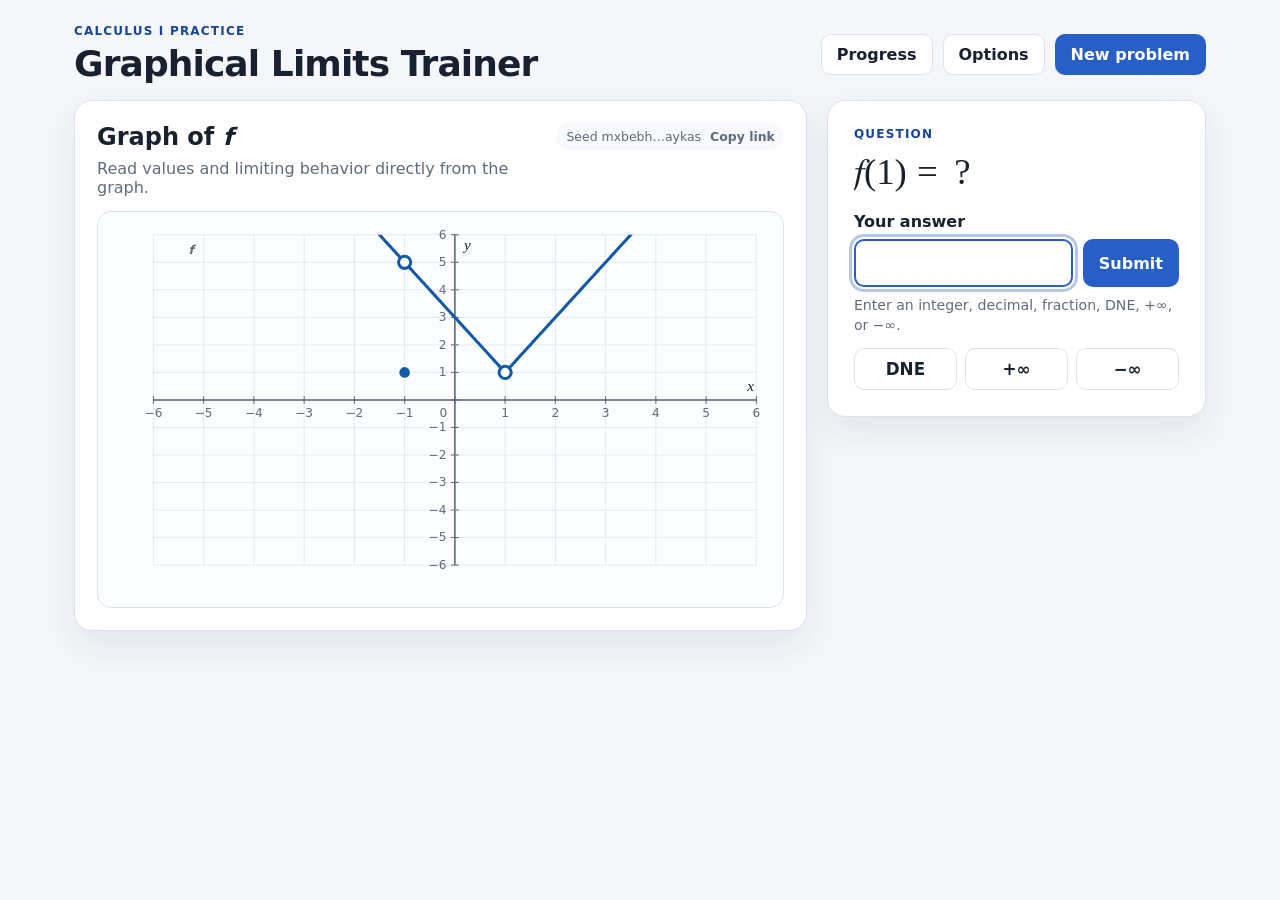
==== commit c6579628: "Merge pull request #1 from Sebo2151/fix/limit-explanations-and-feedback Fix limit explanations, wron" ====
--- a/index.html
+++ b/index.html
@@ -21,37 +21,37 @@
   </header>
 
   <main class="app-shell">
-    <section class="question-strip" aria-labelledby="questionHeading">
-      <p class="question-label">Question</p>
-      <h2 id="questionHeading" class="question-math"></h2>
-      <p id="questionPrompt" class="question-prompt" hidden></p>
-    </section>
-
     <section class="graph-card" aria-labelledby="graphHeading">
       <div class="card-heading-row">
         <div>
           <h2 id="graphHeading">Graph of <span class="math-inline"><i>f</i></span></h2>
           <p id="graphInstruction">Read values and limiting behavior directly from the graph.</p>
         </div>
-      </div>
-
-      <div id="graphPanels" class="graph-panels">
-        <div id="graphFrame" class="graph-frame">
-          <svg id="graphSvg" viewBox="0 0 900 520" role="img" aria-labelledby="graphTitle graphDescription">
-            <title id="graphTitle">Graph of a piecewise function</title>
-            <desc id="graphDescription">A coordinate graph used for a graphical limit question.</desc>
-          </svg>
+        <div class="seed-control" aria-label="Problem seed">
+          <span id="seedLabel">Seed</span>
+          <button id="copySeedButton" class="text-button" type="button" title="Copy a link to this problem"></button>
         </div>
       </div>
 
-      <div id="animationControls" class="animation-controls">
+      <div id="graphFrame" class="graph-frame">
+        <svg id="graphSvg" viewBox="0 0 900 520" role="img" aria-labelledby="graphTitle graphDescription">
+          <title id="graphTitle">Graph of a piecewise function</title>
+          <desc id="graphDescription">A coordinate graph used for a graphical limit question.</desc>
+        </svg>
+      </div>
+
+      <div id="animationControls" class="animation-controls" hidden>
         <button id="showMeButton" class="primary-button" type="button">Show me</button>
         <button id="animationToggleButton" class="secondary-button" type="button" hidden>Pause animation</button>
         <button id="replayAnimationButton" class="secondary-button" type="button" hidden>Replay</button>
       </div>
     </section>
 
-    <section class="answer-card" aria-label="Answer">
+    <section class="question-card" aria-labelledby="questionHeading">
+      <p class="question-label">Question</p>
+      <h2 id="questionHeading" class="question-math"></h2>
+      <p id="questionPrompt" class="question-prompt" hidden></p>
+
       <form id="answerForm" novalidate>
         <div id="limitAnswerArea">
           <label for="answerInput">Your answer</label>
@@ -119,24 +119,6 @@
       </div>
 
       <fieldset>
-        <legend>Practice preset</legend>
-        <label for="presetInput">Preset</label>
-        <select id="presetInput" name="preset" class="dialog-text-input">
-          <option value="functionValues">Reading Function Values</option>
-          <option value="oneSided">One-Sided Limits</option>
-          <option value="twoSided">Two-Sided Limits</option>
-          <option value="infinite">Infinite Limits</option>
-          <option value="atInfinity">Limits at Infinity</option>
-          <option value="continuity">Continuity</option>
-          <option value="limitLaws">Limit Laws</option>
-          <option value="composition">Composition</option>
-          <option value="examReview">Exam 1 Review</option>
-          <option value="weakAreas">Practice My Weak Areas</option>
-          <option value="custom">Custom</option>
-        </select>
-      </fieldset>
-
-      <fieldset>
         <legend>Difficulty</legend>
         <div class="range-row">
           <span>Introductory</span>
@@ -149,21 +131,8 @@
       <fieldset>
         <legend>Problem seed</legend>
         <label for="seedInput">Seed</label>
-        <div class="seed-option-row">
-          <input id="seedInput" name="seed" class="dialog-text-input" type="text" autocomplete="off" spellcheck="false">
-          <button id="copySeedButton" class="secondary-button" type="button">Copy current seed</button>
-        </div>
-        <p class="help-text">Type a seed to reproduce a particular problem. Leave it blank to start a new random problem.</p>
-      </fieldset>
-
-      <fieldset>
-        <legend>Major families</legend>
-        <div class="checkbox-grid">
-          <label><input type="checkbox" name="family" value="point"> Limits at finite x-values</label>
-          <label><input type="checkbox" name="family" value="atInfinity"> Limits at infinity</label>
-          <label><input type="checkbox" name="family" value="limitLaws"> Limit laws with f and g</label>
-          <label><input type="checkbox" name="family" value="composition"> Composition f(g(x))</label>
-        </div>
+        <input id="seedInput" name="seed" class="dialog-text-input" type="text" autocomplete="off" spellcheck="false">
+        <p class="help-text">Type a seed to reproduce a particular problem; the current one is shown as a placeholder. Leave it blank to start a new random problem.</p>
       </fieldset>
 
       <fieldset>
@@ -214,9 +183,7 @@
     </div>
     <div id="progressSummary" class="progress-summary"></div>
     <div id="progressSkills" class="progress-skills"></div>
-    <div id="progressMisconceptions" class="progress-misconceptions"></div>
     <div class="dialog-actions">
-      <button id="practiceWeakButton" class="primary-button" type="button">Practice weak areas</button>
       <button id="exportProgressButton" class="secondary-button" type="button">Export data</button>
       <button id="resetProgressButton" class="danger-button" type="button">Reset progress</button>
     </div>
--- a/styles.css
+++ b/styles.css
@@ -24,7 +24,6 @@
 
 * { box-sizing: border-box; }
 [hidden] { display: none !important; }
-html, body { max-width: 100%; overflow-x: hidden; }
 
 body {
   margin: 0;
@@ -42,7 +41,6 @@
 }
 
 .app-header {
-  width: 100%;
   max-width: 1180px;
   margin: 0 auto;
   padding: 24px 24px 16px;
@@ -53,7 +51,7 @@
 }
 
 h1, h2, h3, p { margin-top: 0; }
-h1 { margin-bottom: 0; font-size: clamp(1.55rem, 3vw, 2.25rem); letter-spacing: 0; }
+h1 { margin-bottom: 0; font-size: clamp(1.55rem, 3vw, 2.25rem); letter-spacing: -0.025em; }
 h2 { margin-bottom: 8px; }
 
 .eyebrow, .question-label {
@@ -61,7 +59,7 @@
   color: var(--accent-dark);
   font-size: 0.75rem;
   font-weight: 800;
-  letter-spacing: 0;
+  letter-spacing: 0.1em;
   text-transform: uppercase;
 }
 
@@ -75,7 +73,7 @@
 
 button {
   border: 1px solid transparent;
-  border-radius: 8px;
+  border-radius: 10px;
   padding: 10px 15px;
   cursor: pointer;
   font-weight: 700;
@@ -108,38 +106,38 @@
 .icon-button { padding: 3px 10px; font-size: 1.8rem; line-height: 1; background: transparent; color: var(--muted); }
 
 .app-shell {
-  width: 100%;
   max-width: 1180px;
   margin: 0 auto;
   padding: 0 24px 40px;
   display: grid;
   grid-template-columns: minmax(0, 1.45fr) minmax(330px, 0.75fr);
-  grid-template-areas:
-    "graph question"
-    "graph answer"
-    "debug debug";
   gap: 20px;
   align-items: start;
 }
-.app-shell > * { min-width: 0; }
-
-.graph-card, .question-strip, .answer-card, .debug-panel {
+
+.graph-card, .question-card, .debug-panel {
   background: var(--surface);
   border: 1px solid var(--border);
-  border-radius: 8px;
+  border-radius: 18px;
   box-shadow: var(--shadow);
 }
 
-.graph-card { grid-area: graph; padding: 22px; overflow: hidden; }
-.question-strip { grid-area: question; padding: 22px 26px 12px; }
-.answer-card { grid-area: answer; padding: 12px 26px 24px; align-self: start; }
+.graph-card { padding: 22px; }
+.question-card { padding: 26px; position: sticky; top: 16px; }
 .card-heading-row, .dialog-heading-row { justify-content: space-between; align-items: flex-start; }
 .card-heading-row p { margin-bottom: 0; color: var(--muted); }
 
-.graph-panels { display: grid; gap: 12px; }
-.graph-panels.multi-panel { grid-template-columns: 1fr; gap: 18px; }
-.graph-panel { min-width: 0; }
-.graph-panel-heading { margin: 8px 0 5px; font-size: 0.85rem; font-weight: 800; color: var(--muted); }
+.seed-control {
+  display: flex;
+  align-items: center;
+  white-space: nowrap;
+  font-size: 0.78rem;
+  color: var(--muted);
+  background: var(--surface-muted);
+  border-radius: 999px;
+  padding-left: 10px;
+}
+
 .graph-frame {
   position: relative;
   margin-top: 14px;
@@ -147,7 +145,7 @@
   overflow: hidden;
   background: #fcfdff;
   border: 1px solid var(--border);
-  border-radius: 8px;
+  border-radius: 14px;
   aspect-ratio: 900 / 520;
 }
 
@@ -158,18 +156,13 @@
   min-height: 58px;
   display: flex;
   align-items: center;
-  margin-bottom: 4px;
+  margin-bottom: 8px;
   font-family: "STIX Two Math", "Cambria Math", serif;
   font-size: clamp(1.35rem, 3vw, 2rem);
   overflow-x: auto;
-  white-space: nowrap;
 }
 .question-math math { font-size: 1.15em; }
-.question-math.question-composition,
-.question-math.question-limitLaw { font-size: 1.45rem; overflow: visible; }
-.question-math.question-composition math,
-.question-math.question-limitLaw math { font-size: 1em; max-width: 100%; }
-.question-prompt { color: var(--muted); margin-bottom: 0; line-height: 1.4; }
+.question-prompt { color: var(--muted); margin-bottom: 22px; }
 .question-prompt::before { content: "Hint: "; font-weight: 800; color: var(--accent-dark); }
 
 label { font-weight: 700; }
@@ -179,7 +172,7 @@
   width: 100%;
   min-height: 48px;
   border: 2px solid var(--border);
-  border-radius: 8px;
+  border-radius: 10px;
   padding: 9px 12px;
   font-size: 1.2rem;
 }
@@ -205,7 +198,7 @@
 
 .feedback-panel {
   margin-top: 20px;
-  border-radius: 8px;
+  border-radius: 13px;
   padding: 16px;
   display: grid;
   grid-template-columns: auto 1fr;
@@ -231,12 +224,12 @@
   max-height: calc(100vh - 28px);
   overflow: auto;
   border: 1px solid var(--border);
-  border-radius: 8px;
+  border-radius: 18px;
   padding: 24px;
   box-shadow: 0 24px 80px rgba(21, 31, 48, 0.24);
 }
 .app-dialog::backdrop { background: rgba(20, 29, 43, 0.45); backdrop-filter: blur(2px); }
-.app-dialog fieldset { margin: 18px 0; border: 1px solid var(--border); border-radius: 8px; padding: 16px; }
+.app-dialog fieldset { margin: 18px 0; border: 1px solid var(--border); border-radius: 13px; padding: 16px; }
 .app-dialog legend { padding: 0 7px; font-weight: 800; }
 .dialog-text-input {
   display: block;
@@ -244,46 +237,10 @@
   min-height: 44px;
   margin-top: 8px;
   border: 2px solid var(--border);
-  border-radius: 8px;
+  border-radius: 10px;
   padding: 8px 11px;
 }
 .dialog-text-input:focus { border-color: var(--accent); }
-.seed-option-row { display: grid; grid-template-columns: minmax(0, 1fr) auto; gap: 10px; align-items: end; }
-.seed-option-row .secondary-button { min-height: 44px; white-space: nowrap; }
-
-/* The verdict has to land where the student is looking. On a phone the keypad pushes the
-   feedback panel off-screen, so the answer region itself carries the immediate signal. */
-#limitAnswerArea, .choice-answer-area {
-  border-radius: 12px;
-  outline: 3px solid transparent;
-  outline-offset: 6px;
-}
-@keyframes answer-pulse-correct-frames {
-  0% { outline-color: transparent; background-color: transparent; }
-  22% { outline-color: var(--success); background-color: var(--success-bg); }
-  100% { outline-color: transparent; background-color: transparent; }
-}
-@keyframes answer-pulse-incorrect-frames {
-  0% { outline-color: transparent; background-color: transparent; }
-  22% { outline-color: var(--error); background-color: var(--error-bg); }
-  100% { outline-color: transparent; background-color: transparent; }
-}
-.answer-pulse-correct { animation: answer-pulse-correct-frames 1100ms ease-out 1; }
-.answer-pulse-incorrect { animation: answer-pulse-incorrect-frames 1100ms ease-out 1; }
-/* Reduced motion keeps the verdict but drops the movement: a held tint, no flash.
-   These carry the #limitAnswerArea id because the base rule above sets a transparent
-   outline through that id; a keyframed pulse outranks it, but a plain declaration does not. */
-.answer-pulse-static { animation: none !important; }
-#limitAnswerArea.answer-pulse-static.answer-pulse-correct,
-.choice-answer-area.answer-pulse-static.answer-pulse-correct {
-  outline-color: var(--success);
-  background-color: var(--success-bg);
-}
-#limitAnswerArea.answer-pulse-static.answer-pulse-incorrect,
-.choice-answer-area.answer-pulse-static.answer-pulse-incorrect {
-  outline-color: var(--error);
-  background-color: var(--error-bg);
-}
 .checkbox-grid { display: grid; grid-template-columns: repeat(2, minmax(0, 1fr)); gap: 11px 18px; }
 .checkbox-grid label { display: flex; gap: 9px; align-items: flex-start; font-weight: 550; }
 .checkbox-grid input { margin-top: 3px; }
@@ -298,7 +255,7 @@
   gap: 10px;
   margin: 18px 0;
 }
-.summary-stat { background: var(--surface-muted); border: 1px solid var(--border); border-radius: 8px; padding: 14px; }
+.summary-stat { background: var(--surface-muted); border: 1px solid var(--border); border-radius: 12px; padding: 14px; }
 .summary-stat strong { display: block; font-size: 1.5rem; }
 .summary-stat span { color: var(--muted); font-size: 0.82rem; }
 .progress-skills { display: grid; gap: 9px; }
@@ -308,7 +265,7 @@
 .skill-bar > span { display: block; height: 100%; background: var(--accent); }
 .skill-stat { color: var(--muted); font-size: 0.85rem; white-space: nowrap; }
 
-.debug-panel { grid-area: debug; padding: 12px 18px; }
+.debug-panel { grid-column: 1 / -1; padding: 12px 18px; }
 .debug-panel pre { white-space: pre-wrap; overflow-wrap: anywhere; }
 
 /* SVG styling */
@@ -316,31 +273,11 @@
 .graph-axis { stroke: var(--axis); stroke-width: 2; }
 .graph-tick { stroke: var(--axis); stroke-width: 1.3; }
 .graph-label { fill: var(--muted); font-size: 16px; font-family: inherit; }
-.graph-fractional-label { font-size: 12px; opacity: 0.78; }
 .graph-axis-label { fill: var(--ink); font-size: 20px; font-style: italic; font-family: Georgia, serif; }
 .graph-curve { fill: none; stroke: var(--curve); stroke-width: 4; stroke-linecap: round; stroke-linejoin: round; }
-.graph-curve-g { stroke: #8a3e91; stroke-dasharray: 12 9; stroke-linecap: butt; }
-.graph-legend-swatch { stroke-width: 6; }
-.graph-legend-swatch.graph-curve-g { stroke-dasharray: 9 8; }
-.graph-function-label, .graph-function-label-g { font-size: 26px; }
-.graph-function-label { fill: var(--curve); }
-.graph-open-point-g { stroke: #8a3e91; }
-.graph-closed-point-g { fill: #8a3e91; }
-.graph-function-label-g { fill: #8a3e91 !important; }
-.graph-continuation { fill: var(--curve); stroke: white; stroke-width: 2; }
-.graph-continuation-g { fill: #8a3e91; }
 .graph-open-point { fill: white; stroke: var(--curve); stroke-width: 4; }
 .graph-closed-point { fill: var(--curve); stroke: white; stroke-width: 2; }
 .graph-asymptote { stroke: #9b6b20; stroke-width: 2; stroke-dasharray: 8 8; opacity: 0.8; }
-.graph-horizontal-asymptote { stroke-dasharray: 10 7; }
-.graph-asymptote-label {
-  fill: #8a5f1c;
-  font-size: 17px;
-  font-weight: 700;
-  paint-order: stroke;
-  stroke: var(--surface);
-  stroke-width: 4px;
-}
 .animation-focus { stroke: var(--focus); stroke-width: 6; opacity: 0.32; }
 .animation-guide-left { stroke: #7c3a91; stroke-width: 3; stroke-dasharray: 8 6; }
 .animation-guide-right { stroke: #0c7289; stroke-width: 3; stroke-dasharray: 2 6; }
@@ -351,88 +288,40 @@
 .animation-banner { fill: white; stroke: var(--border); stroke-width: 2; }
 .animation-phase-banner { fill: rgba(255, 255, 255, 0.94); stroke: var(--border); stroke-width: 1.5; }
 .animation-phase-label { fill: var(--muted); font-size: 18px; font-weight: 800; paint-order: stroke; stroke: white; stroke-width: 4px; }
-.animation-direction-badge { fill: var(--accent-dark); font-size: 26px; font-weight: 900; paint-order: stroke; stroke: white; stroke-width: 5px; }
-.animation-oscillation-band { fill: rgba(138, 62, 145, 0.13); stroke: #8a3e91; stroke-width: 2; stroke-dasharray: 7 5; }
-.animation-final-note { fill: #fff8e5; stroke: #d9b85f; stroke-width: 2; }
-.mastery-label { font-size: 0.78rem; font-weight: 800; }
-.mastery-strong { color: var(--success); }
-.mastery-developing { color: var(--warning); }
-.mastery-needs-practice { color: var(--error); }
-.progress-misconceptions { margin-top: 20px; }
-.progress-misconceptions h3 { margin-bottom: 8px; }
-.misconception-row { display: flex; justify-content: space-between; gap: 16px; border-top: 1px solid var(--border); padding: 9px 0; }
 
 @media (max-width: 850px) {
   .app-header { align-items: flex-start; }
-  .app-shell {
-    grid-template-columns: 1fr;
-    grid-template-areas: "question" "graph" "answer" "debug";
-  }
-  .question-strip { position: sticky; top: 0; z-index: 4; box-shadow: 0 8px 20px rgba(28, 40, 61, 0.1); }
+  .app-shell { grid-template-columns: 1fr; }
+  .question-card { position: static; }
   .graph-card { padding: 14px; }
-  .question-strip { padding: 12px 20px 10px; }
-  .answer-card { padding: 16px 20px 20px; }
+  .question-card { padding: 20px; }
 }
 
 @media (max-width: 620px) {
   .app-header { padding: 16px 14px 12px; display: block; }
-  .header-actions { margin-top: 13px; display: grid; grid-template-columns: repeat(3, minmax(0, 1fr)); }
-  .header-actions button { width: 100%; min-width: 0; max-width: 100%; padding: 9px 4px; font-size: 0.82rem; white-space: normal; overflow: hidden; }
+  .header-actions { margin-top: 13px; display: grid; grid-template-columns: repeat(3, 1fr); }
+  .header-actions button { padding: 9px 7px; }
   .app-shell { padding: 0 10px 24px; gap: 12px; }
-  .app-header h1 { font-size: 1.45rem; }
-  .app-header .eyebrow { display: none; }
-  .question-label { margin-bottom: 2px; }
-  .question-math { min-height: 40px; font-size: 1.3rem; }
-  .question-math.question-composition,
-  .question-math.question-limitLaw { font-size: 1.08rem; }
-  .question-prompt { font-size: 0.84rem; }
   .card-heading-row { display: block; }
-  .card-heading-row p { overflow-wrap: anywhere; }
-  /* Side by side, the nowrap button left the seed field about six characters wide, which is
-     unusable for a 21-character seed. */
-  .seed-option-row { grid-template-columns: 1fr; }
-  /* Keeps Save and start reachable without scrolling the whole dialog. */
-  .app-dialog .dialog-actions {
-    position: sticky;
-    bottom: 0;
-    margin-top: 12px;
-    padding: 12px 0 2px;
-    background: var(--surface);
-    border-top: 1px solid var(--border);
-  }
+  .seed-control { width: fit-content; margin-top: 10px; }
   /* The SVG letterboxes inside any frame taller than its viewBox, so a 1.25 frame drew the
      same size graph as this one and simply wasted ~28% of the card height. */
-  .graph-frame { margin-top: 6px; aspect-ratio: 900 / 520; }
-  .graph-panel-heading { margin-top: 3px; }
+  .graph-frame { margin-top: 10px; aspect-ratio: 900 / 520; }
 
   /* Graph text is sized in viewBox units. On a phone the drawing scales to roughly 0.38,
      which rendered the axis numbers at about 6px. These keep them legible on the device the
      graph is actually read on. */
   .graph-label { font-size: 32px; }
-  .graph-asymptote-label { font-size: 30px; stroke-width: 7px; }
-  .graph-function-label, .graph-function-label-g { font-size: 36px; }
-  /* At phone scale these rendered at 8.3px with only 2.1px between neighbours on the x-axis,
-     which reads as noise along the axis rather than as numbers. No font size fixes that at
-     this viewBox, so the half-unit gridlines carry the scale and the integer labels anchor
-     it. */
-  .graph-fractional-label { display: none; }
   .graph-axis-label { font-size: 36px; }
   .animation-label { font-size: 34px; stroke-width: 7px; }
   .animation-phase-label { font-size: 30px; stroke-width: 6px; }
   .graph-curve { stroke-width: 6; }
-  .graph-curve-g { stroke-dasharray: 6 8; stroke-linecap: butt; }
-  .graph-legend-swatch.graph-curve-g { stroke-dasharray: 7 8; }
   .graph-open-point, .graph-closed-point { r: 13; stroke-width: 5; }
   .animation-focus { stroke-width: 10; }
   .mobile-keypad { display: grid; }
   .answer-row { grid-template-columns: 1fr; }
   .answer-row .submit-button { display: none; }
-  #answerInput { font-size: 18px; background: var(--surface); caret-color: transparent; }
-  .answer-card label { font-size: 0.86rem; }
-  .answer-card .help-text { display: none; }
-  /* 44px is the smallest comfortable touch target; these were landing at 43.3px. */
-  .special-answer-buttons { margin-top: 8px; }
-  .special-answer-buttons button { min-height: 46px; }
+  #answerInput { font-size: 16px; }
   .checkbox-grid { grid-template-columns: 1fr; }
   .range-row { grid-template-columns: 1fr; }
   .progress-summary { grid-template-columns: 1fr; }
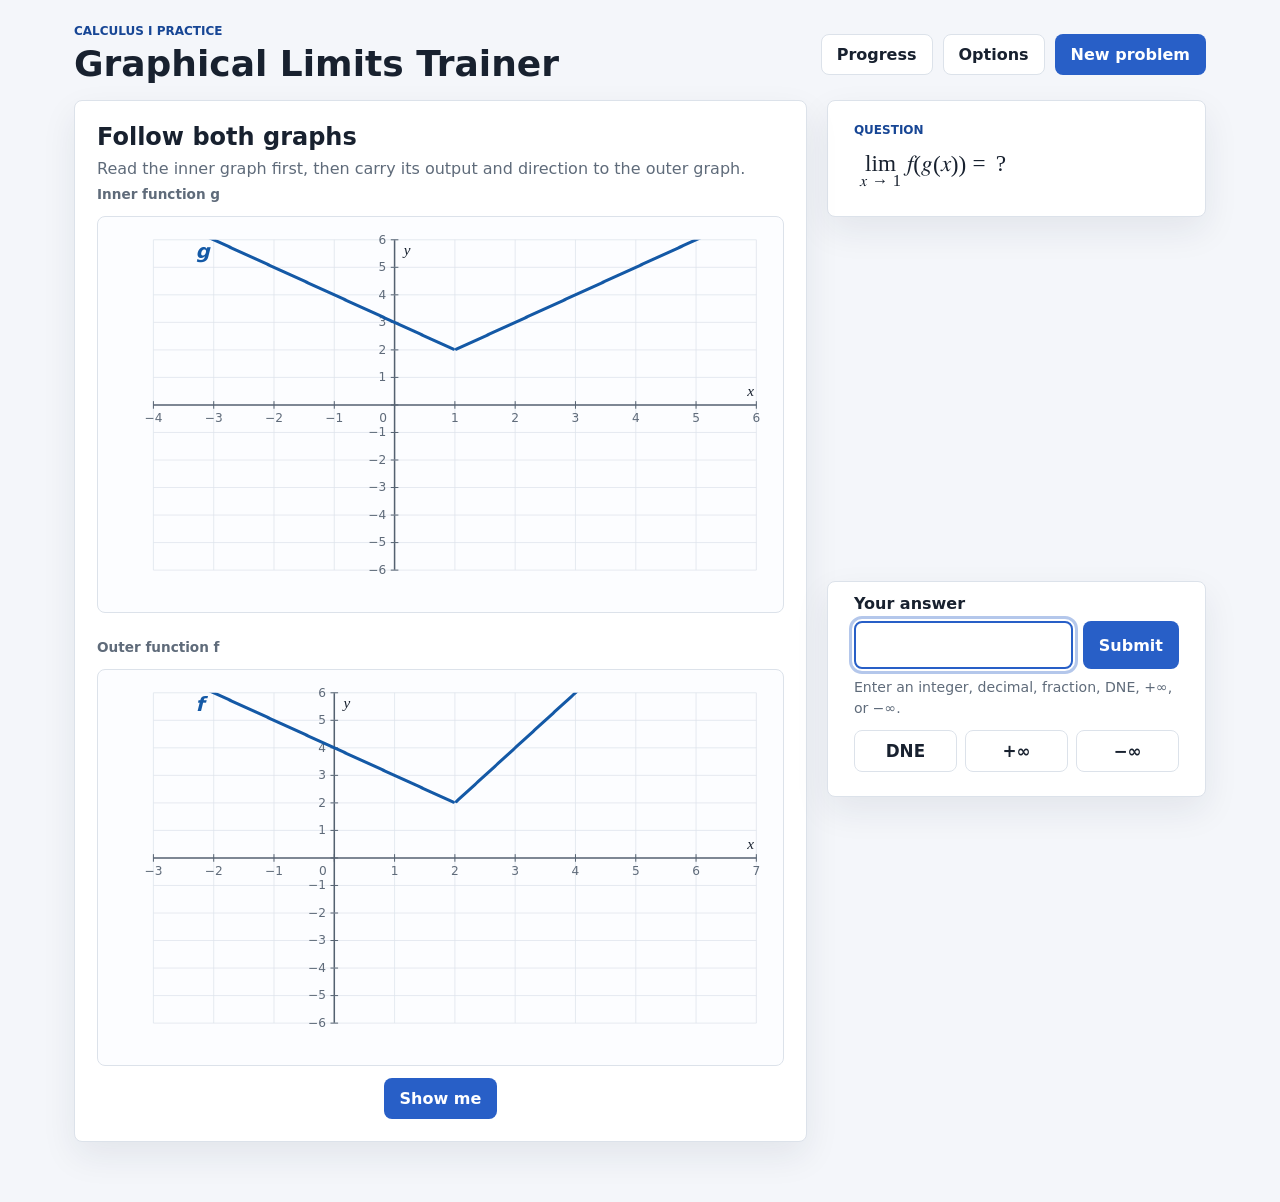
==== commit ccd415fa: "Merge pull request #3 from Sebo2151/feat/advanced-limit-families Add limits at infinity, limit laws," ====
--- a/index.html
+++ b/index.html
@@ -21,37 +21,37 @@
   </header>
 
   <main class="app-shell">
+    <section class="question-strip" aria-labelledby="questionHeading">
+      <p class="question-label">Question</p>
+      <h2 id="questionHeading" class="question-math"></h2>
+      <p id="questionPrompt" class="question-prompt" hidden></p>
+    </section>
+
     <section class="graph-card" aria-labelledby="graphHeading">
       <div class="card-heading-row">
         <div>
           <h2 id="graphHeading">Graph of <span class="math-inline"><i>f</i></span></h2>
           <p id="graphInstruction">Read values and limiting behavior directly from the graph.</p>
         </div>
-        <div class="seed-control" aria-label="Problem seed">
-          <span id="seedLabel">Seed</span>
-          <button id="copySeedButton" class="text-button" type="button" title="Copy a link to this problem"></button>
-        </div>
-      </div>
-
-      <div id="graphFrame" class="graph-frame">
-        <svg id="graphSvg" viewBox="0 0 900 520" role="img" aria-labelledby="graphTitle graphDescription">
-          <title id="graphTitle">Graph of a piecewise function</title>
-          <desc id="graphDescription">A coordinate graph used for a graphical limit question.</desc>
-        </svg>
-      </div>
-
-      <div id="animationControls" class="animation-controls" hidden>
+      </div>
+
+      <div id="graphPanels" class="graph-panels">
+        <div id="graphFrame" class="graph-frame">
+          <svg id="graphSvg" viewBox="0 0 900 520" role="img" aria-labelledby="graphTitle graphDescription">
+            <title id="graphTitle">Graph of a piecewise function</title>
+            <desc id="graphDescription">A coordinate graph used for a graphical limit question.</desc>
+          </svg>
+        </div>
+      </div>
+
+      <div id="animationControls" class="animation-controls">
         <button id="showMeButton" class="primary-button" type="button">Show me</button>
         <button id="animationToggleButton" class="secondary-button" type="button" hidden>Pause animation</button>
         <button id="replayAnimationButton" class="secondary-button" type="button" hidden>Replay</button>
       </div>
     </section>
 
-    <section class="question-card" aria-labelledby="questionHeading">
-      <p class="question-label">Question</p>
-      <h2 id="questionHeading" class="question-math"></h2>
-      <p id="questionPrompt" class="question-prompt" hidden></p>
-
+    <section class="answer-card" aria-label="Answer">
       <form id="answerForm" novalidate>
         <div id="limitAnswerArea">
           <label for="answerInput">Your answer</label>
@@ -119,6 +119,24 @@
       </div>
 
       <fieldset>
+        <legend>Practice preset</legend>
+        <label for="presetInput">Preset</label>
+        <select id="presetInput" name="preset" class="dialog-text-input">
+          <option value="functionValues">Reading Function Values</option>
+          <option value="oneSided">One-Sided Limits</option>
+          <option value="twoSided">Two-Sided Limits</option>
+          <option value="infinite">Infinite Limits</option>
+          <option value="atInfinity">Limits at Infinity</option>
+          <option value="continuity">Continuity</option>
+          <option value="limitLaws">Limit Laws</option>
+          <option value="composition">Composition</option>
+          <option value="examReview">Exam 1 Review</option>
+          <option value="weakAreas">Practice My Weak Areas</option>
+          <option value="custom">Custom</option>
+        </select>
+      </fieldset>
+
+      <fieldset>
         <legend>Difficulty</legend>
         <div class="range-row">
           <span>Introductory</span>
@@ -131,8 +149,21 @@
       <fieldset>
         <legend>Problem seed</legend>
         <label for="seedInput">Seed</label>
-        <input id="seedInput" name="seed" class="dialog-text-input" type="text" autocomplete="off" spellcheck="false">
-        <p class="help-text">Type a seed to reproduce a particular problem; the current one is shown as a placeholder. Leave it blank to start a new random problem.</p>
+        <div class="seed-option-row">
+          <input id="seedInput" name="seed" class="dialog-text-input" type="text" autocomplete="off" spellcheck="false">
+          <button id="copySeedButton" class="secondary-button" type="button">Copy current seed</button>
+        </div>
+        <p class="help-text">Type a seed to reproduce a particular problem. Leave it blank to start a new random problem.</p>
+      </fieldset>
+
+      <fieldset>
+        <legend>Major families</legend>
+        <div class="checkbox-grid">
+          <label><input type="checkbox" name="family" value="point"> Limits at finite x-values</label>
+          <label><input type="checkbox" name="family" value="atInfinity"> Limits at infinity</label>
+          <label><input type="checkbox" name="family" value="limitLaws"> Limit laws with f and g</label>
+          <label><input type="checkbox" name="family" value="composition"> Composition f(g(x))</label>
+        </div>
       </fieldset>
 
       <fieldset>
@@ -183,7 +214,9 @@
     </div>
     <div id="progressSummary" class="progress-summary"></div>
     <div id="progressSkills" class="progress-skills"></div>
+    <div id="progressMisconceptions" class="progress-misconceptions"></div>
     <div class="dialog-actions">
+      <button id="practiceWeakButton" class="primary-button" type="button">Practice weak areas</button>
       <button id="exportProgressButton" class="secondary-button" type="button">Export data</button>
       <button id="resetProgressButton" class="danger-button" type="button">Reset progress</button>
     </div>
--- a/styles.css
+++ b/styles.css
@@ -24,6 +24,7 @@
 
 * { box-sizing: border-box; }
 [hidden] { display: none !important; }
+html, body { max-width: 100%; overflow-x: hidden; }
 
 body {
   margin: 0;
@@ -41,6 +42,7 @@
 }
 
 .app-header {
+  width: 100%;
   max-width: 1180px;
   margin: 0 auto;
   padding: 24px 24px 16px;
@@ -51,7 +53,7 @@
 }
 
 h1, h2, h3, p { margin-top: 0; }
-h1 { margin-bottom: 0; font-size: clamp(1.55rem, 3vw, 2.25rem); letter-spacing: -0.025em; }
+h1 { margin-bottom: 0; font-size: clamp(1.55rem, 3vw, 2.25rem); letter-spacing: 0; }
 h2 { margin-bottom: 8px; }
 
 .eyebrow, .question-label {
@@ -59,7 +61,7 @@
   color: var(--accent-dark);
   font-size: 0.75rem;
   font-weight: 800;
-  letter-spacing: 0.1em;
+  letter-spacing: 0;
   text-transform: uppercase;
 }
 
@@ -73,7 +75,7 @@
 
 button {
   border: 1px solid transparent;
-  border-radius: 10px;
+  border-radius: 8px;
   padding: 10px 15px;
   cursor: pointer;
   font-weight: 700;
@@ -106,38 +108,38 @@
 .icon-button { padding: 3px 10px; font-size: 1.8rem; line-height: 1; background: transparent; color: var(--muted); }
 
 .app-shell {
+  width: 100%;
   max-width: 1180px;
   margin: 0 auto;
   padding: 0 24px 40px;
   display: grid;
   grid-template-columns: minmax(0, 1.45fr) minmax(330px, 0.75fr);
+  grid-template-areas:
+    "graph question"
+    "graph answer"
+    "debug debug";
   gap: 20px;
   align-items: start;
 }
-
-.graph-card, .question-card, .debug-panel {
+.app-shell > * { min-width: 0; }
+
+.graph-card, .question-strip, .answer-card, .debug-panel {
   background: var(--surface);
   border: 1px solid var(--border);
-  border-radius: 18px;
+  border-radius: 8px;
   box-shadow: var(--shadow);
 }
 
-.graph-card { padding: 22px; }
-.question-card { padding: 26px; position: sticky; top: 16px; }
+.graph-card { grid-area: graph; padding: 22px; overflow: hidden; }
+.question-strip { grid-area: question; padding: 22px 26px 12px; }
+.answer-card { grid-area: answer; padding: 12px 26px 24px; align-self: start; }
 .card-heading-row, .dialog-heading-row { justify-content: space-between; align-items: flex-start; }
 .card-heading-row p { margin-bottom: 0; color: var(--muted); }
 
-.seed-control {
-  display: flex;
-  align-items: center;
-  white-space: nowrap;
-  font-size: 0.78rem;
-  color: var(--muted);
-  background: var(--surface-muted);
-  border-radius: 999px;
-  padding-left: 10px;
-}
-
+.graph-panels { display: grid; gap: 12px; }
+.graph-panels.multi-panel { grid-template-columns: 1fr; gap: 18px; }
+.graph-panel { min-width: 0; }
+.graph-panel-heading { margin: 8px 0 5px; font-size: 0.85rem; font-weight: 800; color: var(--muted); }
 .graph-frame {
   position: relative;
   margin-top: 14px;
@@ -145,7 +147,7 @@
   overflow: hidden;
   background: #fcfdff;
   border: 1px solid var(--border);
-  border-radius: 14px;
+  border-radius: 8px;
   aspect-ratio: 900 / 520;
 }
 
@@ -156,13 +158,18 @@
   min-height: 58px;
   display: flex;
   align-items: center;
-  margin-bottom: 8px;
+  margin-bottom: 4px;
   font-family: "STIX Two Math", "Cambria Math", serif;
   font-size: clamp(1.35rem, 3vw, 2rem);
   overflow-x: auto;
+  white-space: nowrap;
 }
 .question-math math { font-size: 1.15em; }
-.question-prompt { color: var(--muted); margin-bottom: 22px; }
+.question-math.question-composition,
+.question-math.question-limitLaw { font-size: 1.45rem; overflow: visible; }
+.question-math.question-composition math,
+.question-math.question-limitLaw math { font-size: 1em; max-width: 100%; }
+.question-prompt { color: var(--muted); margin-bottom: 0; line-height: 1.4; }
 .question-prompt::before { content: "Hint: "; font-weight: 800; color: var(--accent-dark); }
 
 label { font-weight: 700; }
@@ -172,7 +179,7 @@
   width: 100%;
   min-height: 48px;
   border: 2px solid var(--border);
-  border-radius: 10px;
+  border-radius: 8px;
   padding: 9px 12px;
   font-size: 1.2rem;
 }
@@ -198,7 +205,7 @@
 
 .feedback-panel {
   margin-top: 20px;
-  border-radius: 13px;
+  border-radius: 8px;
   padding: 16px;
   display: grid;
   grid-template-columns: auto 1fr;
@@ -224,12 +231,12 @@
   max-height: calc(100vh - 28px);
   overflow: auto;
   border: 1px solid var(--border);
-  border-radius: 18px;
+  border-radius: 8px;
   padding: 24px;
   box-shadow: 0 24px 80px rgba(21, 31, 48, 0.24);
 }
 .app-dialog::backdrop { background: rgba(20, 29, 43, 0.45); backdrop-filter: blur(2px); }
-.app-dialog fieldset { margin: 18px 0; border: 1px solid var(--border); border-radius: 13px; padding: 16px; }
+.app-dialog fieldset { margin: 18px 0; border: 1px solid var(--border); border-radius: 8px; padding: 16px; }
 .app-dialog legend { padding: 0 7px; font-weight: 800; }
 .dialog-text-input {
   display: block;
@@ -237,10 +244,46 @@
   min-height: 44px;
   margin-top: 8px;
   border: 2px solid var(--border);
-  border-radius: 10px;
+  border-radius: 8px;
   padding: 8px 11px;
 }
 .dialog-text-input:focus { border-color: var(--accent); }
+.seed-option-row { display: grid; grid-template-columns: minmax(0, 1fr) auto; gap: 10px; align-items: end; }
+.seed-option-row .secondary-button { min-height: 44px; white-space: nowrap; }
+
+/* The verdict has to land where the student is looking. On a phone the keypad pushes the
+   feedback panel off-screen, so the answer region itself carries the immediate signal. */
+#limitAnswerArea, .choice-answer-area {
+  border-radius: 12px;
+  outline: 3px solid transparent;
+  outline-offset: 6px;
+}
+@keyframes answer-pulse-correct-frames {
+  0% { outline-color: transparent; background-color: transparent; }
+  22% { outline-color: var(--success); background-color: var(--success-bg); }
+  100% { outline-color: transparent; background-color: transparent; }
+}
+@keyframes answer-pulse-incorrect-frames {
+  0% { outline-color: transparent; background-color: transparent; }
+  22% { outline-color: var(--error); background-color: var(--error-bg); }
+  100% { outline-color: transparent; background-color: transparent; }
+}
+.answer-pulse-correct { animation: answer-pulse-correct-frames 1100ms ease-out 1; }
+.answer-pulse-incorrect { animation: answer-pulse-incorrect-frames 1100ms ease-out 1; }
+/* Reduced motion keeps the verdict but drops the movement: a held tint, no flash.
+   These carry the #limitAnswerArea id because the base rule above sets a transparent
+   outline through that id; a keyframed pulse outranks it, but a plain declaration does not. */
+.answer-pulse-static { animation: none !important; }
+#limitAnswerArea.answer-pulse-static.answer-pulse-correct,
+.choice-answer-area.answer-pulse-static.answer-pulse-correct {
+  outline-color: var(--success);
+  background-color: var(--success-bg);
+}
+#limitAnswerArea.answer-pulse-static.answer-pulse-incorrect,
+.choice-answer-area.answer-pulse-static.answer-pulse-incorrect {
+  outline-color: var(--error);
+  background-color: var(--error-bg);
+}
 .checkbox-grid { display: grid; grid-template-columns: repeat(2, minmax(0, 1fr)); gap: 11px 18px; }
 .checkbox-grid label { display: flex; gap: 9px; align-items: flex-start; font-weight: 550; }
 .checkbox-grid input { margin-top: 3px; }
@@ -255,7 +298,7 @@
   gap: 10px;
   margin: 18px 0;
 }
-.summary-stat { background: var(--surface-muted); border: 1px solid var(--border); border-radius: 12px; padding: 14px; }
+.summary-stat { background: var(--surface-muted); border: 1px solid var(--border); border-radius: 8px; padding: 14px; }
 .summary-stat strong { display: block; font-size: 1.5rem; }
 .summary-stat span { color: var(--muted); font-size: 0.82rem; }
 .progress-skills { display: grid; gap: 9px; }
@@ -265,7 +308,7 @@
 .skill-bar > span { display: block; height: 100%; background: var(--accent); }
 .skill-stat { color: var(--muted); font-size: 0.85rem; white-space: nowrap; }
 
-.debug-panel { grid-column: 1 / -1; padding: 12px 18px; }
+.debug-panel { grid-area: debug; padding: 12px 18px; }
 .debug-panel pre { white-space: pre-wrap; overflow-wrap: anywhere; }
 
 /* SVG styling */
@@ -273,11 +316,31 @@
 .graph-axis { stroke: var(--axis); stroke-width: 2; }
 .graph-tick { stroke: var(--axis); stroke-width: 1.3; }
 .graph-label { fill: var(--muted); font-size: 16px; font-family: inherit; }
+.graph-fractional-label { font-size: 12px; opacity: 0.78; }
 .graph-axis-label { fill: var(--ink); font-size: 20px; font-style: italic; font-family: Georgia, serif; }
 .graph-curve { fill: none; stroke: var(--curve); stroke-width: 4; stroke-linecap: round; stroke-linejoin: round; }
+.graph-curve-g { stroke: #8a3e91; stroke-dasharray: 12 9; stroke-linecap: butt; }
+.graph-legend-swatch { stroke-width: 6; }
+.graph-legend-swatch.graph-curve-g { stroke-dasharray: 9 8; }
+.graph-function-label, .graph-function-label-g { font-size: 26px; }
+.graph-function-label { fill: var(--curve); }
+.graph-open-point-g { stroke: #8a3e91; }
+.graph-closed-point-g { fill: #8a3e91; }
+.graph-function-label-g { fill: #8a3e91 !important; }
+.graph-continuation { fill: var(--curve); stroke: white; stroke-width: 2; }
+.graph-continuation-g { fill: #8a3e91; }
 .graph-open-point { fill: white; stroke: var(--curve); stroke-width: 4; }
 .graph-closed-point { fill: var(--curve); stroke: white; stroke-width: 2; }
 .graph-asymptote { stroke: #9b6b20; stroke-width: 2; stroke-dasharray: 8 8; opacity: 0.8; }
+.graph-horizontal-asymptote { stroke-dasharray: 10 7; }
+.graph-asymptote-label {
+  fill: #8a5f1c;
+  font-size: 17px;
+  font-weight: 700;
+  paint-order: stroke;
+  stroke: var(--surface);
+  stroke-width: 4px;
+}
 .animation-focus { stroke: var(--focus); stroke-width: 6; opacity: 0.32; }
 .animation-guide-left { stroke: #7c3a91; stroke-width: 3; stroke-dasharray: 8 6; }
 .animation-guide-right { stroke: #0c7289; stroke-width: 3; stroke-dasharray: 2 6; }
@@ -288,40 +351,88 @@
 .animation-banner { fill: white; stroke: var(--border); stroke-width: 2; }
 .animation-phase-banner { fill: rgba(255, 255, 255, 0.94); stroke: var(--border); stroke-width: 1.5; }
 .animation-phase-label { fill: var(--muted); font-size: 18px; font-weight: 800; paint-order: stroke; stroke: white; stroke-width: 4px; }
+.animation-direction-badge { fill: var(--accent-dark); font-size: 26px; font-weight: 900; paint-order: stroke; stroke: white; stroke-width: 5px; }
+.animation-oscillation-band { fill: rgba(138, 62, 145, 0.13); stroke: #8a3e91; stroke-width: 2; stroke-dasharray: 7 5; }
+.animation-final-note { fill: #fff8e5; stroke: #d9b85f; stroke-width: 2; }
+.mastery-label { font-size: 0.78rem; font-weight: 800; }
+.mastery-strong { color: var(--success); }
+.mastery-developing { color: var(--warning); }
+.mastery-needs-practice { color: var(--error); }
+.progress-misconceptions { margin-top: 20px; }
+.progress-misconceptions h3 { margin-bottom: 8px; }
+.misconception-row { display: flex; justify-content: space-between; gap: 16px; border-top: 1px solid var(--border); padding: 9px 0; }
 
 @media (max-width: 850px) {
   .app-header { align-items: flex-start; }
-  .app-shell { grid-template-columns: 1fr; }
-  .question-card { position: static; }
+  .app-shell {
+    grid-template-columns: 1fr;
+    grid-template-areas: "question" "graph" "answer" "debug";
+  }
+  .question-strip { position: sticky; top: 0; z-index: 4; box-shadow: 0 8px 20px rgba(28, 40, 61, 0.1); }
   .graph-card { padding: 14px; }
-  .question-card { padding: 20px; }
+  .question-strip { padding: 12px 20px 10px; }
+  .answer-card { padding: 16px 20px 20px; }
 }
 
 @media (max-width: 620px) {
   .app-header { padding: 16px 14px 12px; display: block; }
-  .header-actions { margin-top: 13px; display: grid; grid-template-columns: repeat(3, 1fr); }
-  .header-actions button { padding: 9px 7px; }
+  .header-actions { margin-top: 13px; display: grid; grid-template-columns: repeat(3, minmax(0, 1fr)); }
+  .header-actions button { width: 100%; min-width: 0; max-width: 100%; padding: 9px 4px; font-size: 0.82rem; white-space: normal; overflow: hidden; }
   .app-shell { padding: 0 10px 24px; gap: 12px; }
+  .app-header h1 { font-size: 1.45rem; }
+  .app-header .eyebrow { display: none; }
+  .question-label { margin-bottom: 2px; }
+  .question-math { min-height: 40px; font-size: 1.3rem; }
+  .question-math.question-composition,
+  .question-math.question-limitLaw { font-size: 1.08rem; }
+  .question-prompt { font-size: 0.84rem; }
   .card-heading-row { display: block; }
-  .seed-control { width: fit-content; margin-top: 10px; }
+  .card-heading-row p { overflow-wrap: anywhere; }
+  /* Side by side, the nowrap button left the seed field about six characters wide, which is
+     unusable for a 21-character seed. */
+  .seed-option-row { grid-template-columns: 1fr; }
+  /* Keeps Save and start reachable without scrolling the whole dialog. */
+  .app-dialog .dialog-actions {
+    position: sticky;
+    bottom: 0;
+    margin-top: 12px;
+    padding: 12px 0 2px;
+    background: var(--surface);
+    border-top: 1px solid var(--border);
+  }
   /* The SVG letterboxes inside any frame taller than its viewBox, so a 1.25 frame drew the
      same size graph as this one and simply wasted ~28% of the card height. */
-  .graph-frame { margin-top: 10px; aspect-ratio: 900 / 520; }
+  .graph-frame { margin-top: 6px; aspect-ratio: 900 / 520; }
+  .graph-panel-heading { margin-top: 3px; }
 
   /* Graph text is sized in viewBox units. On a phone the drawing scales to roughly 0.38,
      which rendered the axis numbers at about 6px. These keep them legible on the device the
      graph is actually read on. */
   .graph-label { font-size: 32px; }
+  .graph-asymptote-label { font-size: 30px; stroke-width: 7px; }
+  .graph-function-label, .graph-function-label-g { font-size: 36px; }
+  /* At phone scale these rendered at 8.3px with only 2.1px between neighbours on the x-axis,
+     which reads as noise along the axis rather than as numbers. No font size fixes that at
+     this viewBox, so the half-unit gridlines carry the scale and the integer labels anchor
+     it. */
+  .graph-fractional-label { display: none; }
   .graph-axis-label { font-size: 36px; }
   .animation-label { font-size: 34px; stroke-width: 7px; }
   .animation-phase-label { font-size: 30px; stroke-width: 6px; }
   .graph-curve { stroke-width: 6; }
+  .graph-curve-g { stroke-dasharray: 6 8; stroke-linecap: butt; }
+  .graph-legend-swatch.graph-curve-g { stroke-dasharray: 7 8; }
   .graph-open-point, .graph-closed-point { r: 13; stroke-width: 5; }
   .animation-focus { stroke-width: 10; }
   .mobile-keypad { display: grid; }
   .answer-row { grid-template-columns: 1fr; }
   .answer-row .submit-button { display: none; }
-  #answerInput { font-size: 16px; }
+  #answerInput { font-size: 18px; background: var(--surface); caret-color: transparent; }
+  .answer-card label { font-size: 0.86rem; }
+  .answer-card .help-text { display: none; }
+  /* 44px is the smallest comfortable touch target; these were landing at 43.3px. */
+  .special-answer-buttons { margin-top: 8px; }
+  .special-answer-buttons button { min-height: 46px; }
   .checkbox-grid { grid-template-columns: 1fr; }
   .range-row { grid-template-columns: 1fr; }
   .progress-summary { grid-template-columns: 1fr; }
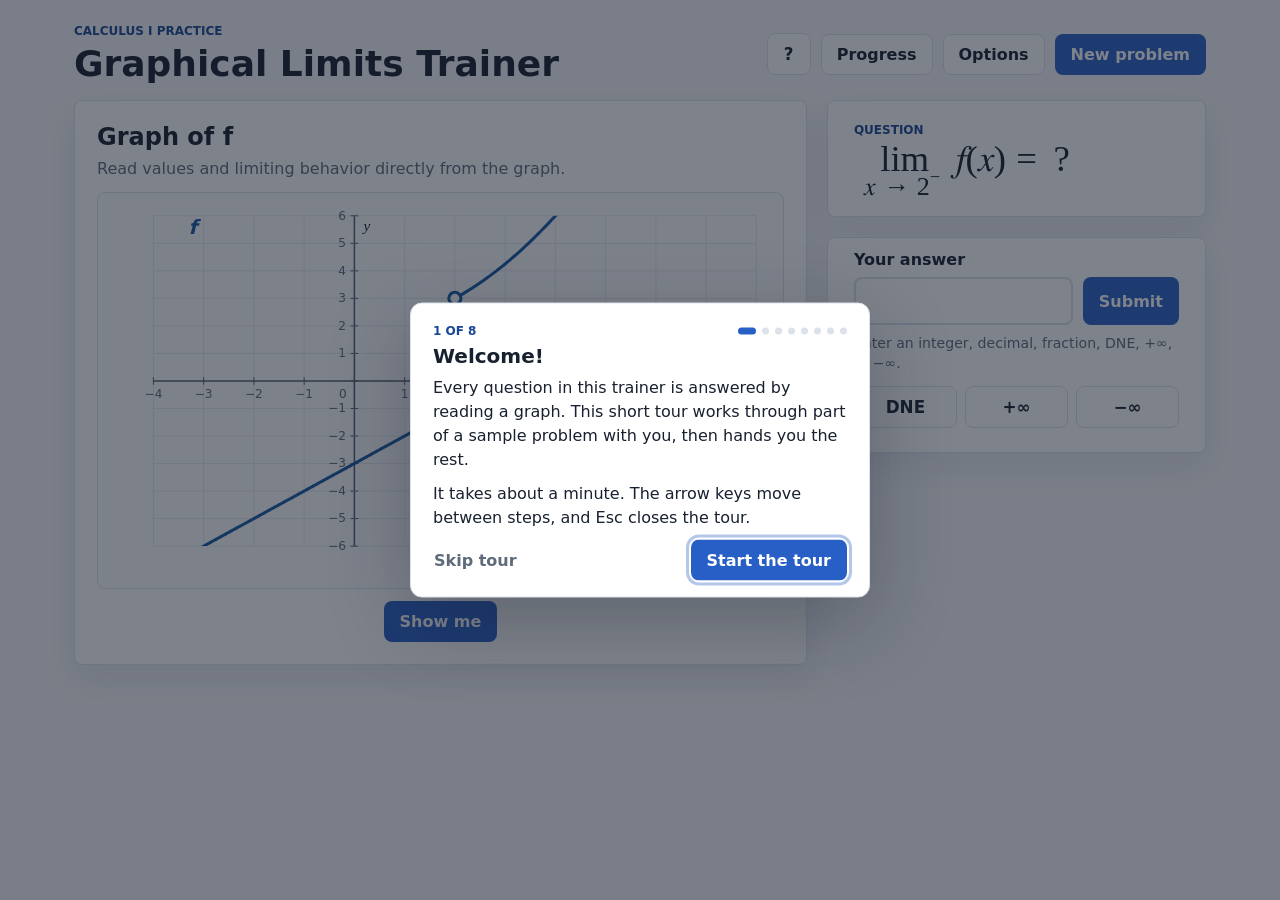
==== commit b457763d: "Add a guided first-visit tour that works through a sample graph New students landed straight on a ra" ====
--- a/index.html
+++ b/index.html
@@ -8,19 +8,20 @@
   <link rel="stylesheet" href="styles.css">
 </head>
 <body>
-  <header class="app-header">
+  <header class="app-header" data-tour-inert>
     <div>
       <p class="eyebrow">Calculus I practice</p>
       <h1>Graphical Limits Trainer</h1>
     </div>
     <nav class="header-actions" aria-label="App controls">
+      <button id="tourButton" class="secondary-button tour-button" type="button" aria-label="Take the tour" title="Take the tour">?</button>
       <button id="progressButton" class="secondary-button" type="button">Progress</button>
       <button id="optionsButton" class="secondary-button" type="button">Options</button>
       <button id="newProblemButton" class="primary-button" type="button">New problem</button>
     </nav>
   </header>
 
-  <main class="app-shell">
+  <main class="app-shell" data-tour-inert>
     <section class="question-strip" aria-labelledby="questionHeading">
       <p class="question-label">Question</p>
       <h2 id="questionHeading" class="question-math"></h2>
@@ -222,6 +223,23 @@
     </div>
   </dialog>
 
+  <div id="tourRoot" class="tour-root" hidden>
+    <div class="tour-spotlight" aria-hidden="true"></div>
+    <div class="tour-card" role="dialog" aria-modal="true" aria-labelledby="tourTitle" aria-describedby="tourBody">
+      <div class="tour-progress">
+        <p id="tourStepCount" class="eyebrow tour-step-count"></p>
+        <div id="tourDots" class="tour-dots" aria-hidden="true"></div>
+      </div>
+      <h2 id="tourTitle"></h2>
+      <div id="tourBody" class="tour-body"></div>
+      <div class="tour-actions">
+        <button id="tourSkipButton" class="text-button" type="button">Skip tour</button>
+        <button id="tourBackButton" class="secondary-button" type="button">Back</button>
+        <button id="tourNextButton" class="primary-button" type="button">Next</button>
+      </div>
+    </div>
+  </div>
+
   <script type="module" src="app.mjs"></script>
 </body>
 </html>
--- a/styles.css
+++ b/styles.css
@@ -114,6 +114,10 @@
   padding: 0 24px 40px;
   display: grid;
   grid-template-columns: minmax(0, 1.45fr) minmax(330px, 0.75fr);
+  /* The graph spans both rows. With two auto rows its extra height was split between them,
+     which left the answer card floating far below the question. The flexible second row
+     absorbs that height instead. */
+  grid-template-rows: auto 1fr auto;
   grid-template-areas:
     "graph question"
     "graph answer"
@@ -162,9 +166,24 @@
   font-family: "STIX Two Math", "Cambria Math", serif;
   font-size: clamp(1.35rem, 3vw, 2rem);
   overflow-x: auto;
+  /* overflow-x: auto forces the y-axis to auto too, and the limit subscript's descent
+     produced a stray vertical scrollbar beside every limit question. */
+  overflow-y: hidden;
   white-space: nowrap;
 }
 .question-math math { font-size: 1.15em; }
+.question-math.question-continuity,
+.question-math.question-classification {
+  display: block;
+  white-space: normal;
+  overflow: visible;
+  font-size: clamp(1.3rem, 2.4vw, 1.6rem);
+  font-weight: 400;
+  line-height: 1.35;
+}
+.question-math.question-continuity math,
+.question-math.question-classification math { font-size: 1em; }
+.question-tail { white-space: nowrap; }
 .question-math.question-composition,
 .question-math.question-limitLaw { font-size: 1.45rem; overflow: visible; }
 .question-math.question-composition math,
@@ -202,6 +221,12 @@
 .choice-answer-area { display: grid; grid-template-columns: repeat(2, minmax(0, 1fr)); gap: 10px; }
 .choice-answer-area.classification-choices { grid-template-columns: 1fr; }
 .choice-answer-area button { min-height: 48px; text-align: left; }
+.choice-answer-area button.choice-eliminated {
+  cursor: not-allowed;
+  color: var(--muted);
+  background: var(--surface-muted);
+  text-decoration: line-through;
+}
 
 .feedback-panel {
   margin-top: 20px;
@@ -362,10 +387,60 @@
 .progress-misconceptions h3 { margin-bottom: 8px; }
 .misconception-row { display: flex; justify-content: space-between; gap: 16px; border-top: 1px solid var(--border); padding: 9px 0; }
 
+/* Guided tour */
+.tour-button { min-width: 44px; padding-inline: 12px; font-size: 1.05rem; }
+.tour-root { position: fixed; inset: 0; z-index: 50; }
+.tour-spotlight {
+  position: fixed;
+  border-radius: 12px;
+  box-shadow: 0 0 0 200vmax rgba(20, 29, 43, 0.55);
+  outline: 3px solid var(--focus);
+  outline-offset: 0;
+  pointer-events: none;
+  transition: top 280ms ease, left 280ms ease, width 280ms ease, height 280ms ease;
+}
+.tour-centered .tour-spotlight { outline: none; }
+.tour-card {
+  position: fixed;
+  width: min(380px, calc(100vw - 32px));
+  padding: 20px 22px 16px;
+  background: var(--surface);
+  border: 1px solid var(--border);
+  border-radius: 12px;
+  box-shadow: 0 24px 80px rgba(21, 31, 48, 0.3);
+}
+.tour-centered .tour-card { top: 50%; left: 50%; transform: translate(-50%, -50%); width: min(460px, calc(100vw - 32px)); }
+.tour-reduced-motion .tour-spotlight { transition: none; }
+.tour-progress { display: flex; align-items: center; justify-content: space-between; gap: 12px; margin-bottom: 6px; }
+.tour-step-count { margin-bottom: 0; }
+.tour-card h2 { font-size: 1.25rem; margin-bottom: 8px; }
+.tour-body { color: var(--ink); line-height: 1.5; }
+.tour-body p { margin-bottom: 10px; }
+.tour-body math { font-size: 1.1em; }
+.tour-nowrap { white-space: nowrap; }
+.tour-body .tour-key {
+  display: inline-block;
+  padding: 0 6px;
+  border: 1px solid var(--border);
+  border-radius: 5px;
+  background: var(--surface-muted);
+  font-weight: 700;
+  white-space: nowrap;
+}
+.tour-dots { display: flex; gap: 6px; }
+.tour-dots span { width: 7px; height: 7px; border-radius: 50%; background: var(--border); }
+.tour-dots .tour-dot-done { background: color-mix(in srgb, var(--accent) 45%, var(--border)); }
+.tour-dots .tour-dot-current { background: var(--accent); width: 18px; border-radius: 999px; }
+.tour-actions { display: flex; align-items: center; justify-content: flex-end; gap: 8px; margin-top: 6px; }
+.tour-actions #tourSkipButton { margin-right: auto; padding-left: 0; }
+.tour-annotation { fill: var(--ink); font-size: 20px; font-weight: 800; paint-order: stroke; stroke: white; stroke-width: 5px; }
+.tour-annotation-open { fill: var(--curve); }
+
 @media (max-width: 850px) {
   .app-header { align-items: flex-start; }
   .app-shell {
     grid-template-columns: 1fr;
+    grid-template-rows: none;
     grid-template-areas: "question" "graph" "answer" "debug";
   }
   .question-strip { position: sticky; top: 0; z-index: 4; box-shadow: 0 8px 20px rgba(28, 40, 61, 0.1); }
@@ -377,6 +452,25 @@
 @media (max-width: 620px) {
   .app-header { padding: 16px 14px 12px; display: block; }
   .header-actions { margin-top: 13px; display: grid; grid-template-columns: repeat(3, minmax(0, 1fr)); }
+  /* A fourth grid column squeezed New problem onto two lines, so the tour button sits beside
+     the title instead. */
+  .app-header { position: relative; }
+  .app-header h1 { padding-right: 52px; }
+  .header-actions .tour-button { position: absolute; top: 14px; right: 14px; width: 44px; min-height: 40px; }
+  /* On a phone the card becomes a bottom sheet; the tour scrolls its target into the band
+     between the sticky question strip and the sheet. */
+  .tour-root:not(.tour-centered) .tour-card {
+    top: auto;
+    left: 0;
+    right: 0;
+    bottom: 0;
+    width: 100%;
+    border-radius: 14px 14px 0 0;
+    padding: 16px 16px calc(14px + env(safe-area-inset-bottom));
+  }
+  .tour-card h2 { font-size: 1.1rem; }
+  .tour-body { font-size: 0.93rem; }
+  .tour-annotation { font-size: 32px; stroke-width: 7px; }
   .header-actions button { width: 100%; min-width: 0; max-width: 100%; padding: 9px 4px; font-size: 0.82rem; white-space: normal; overflow: hidden; }
   .app-shell { padding: 0 10px 24px; gap: 12px; }
   .app-header h1 { font-size: 1.45rem; }
